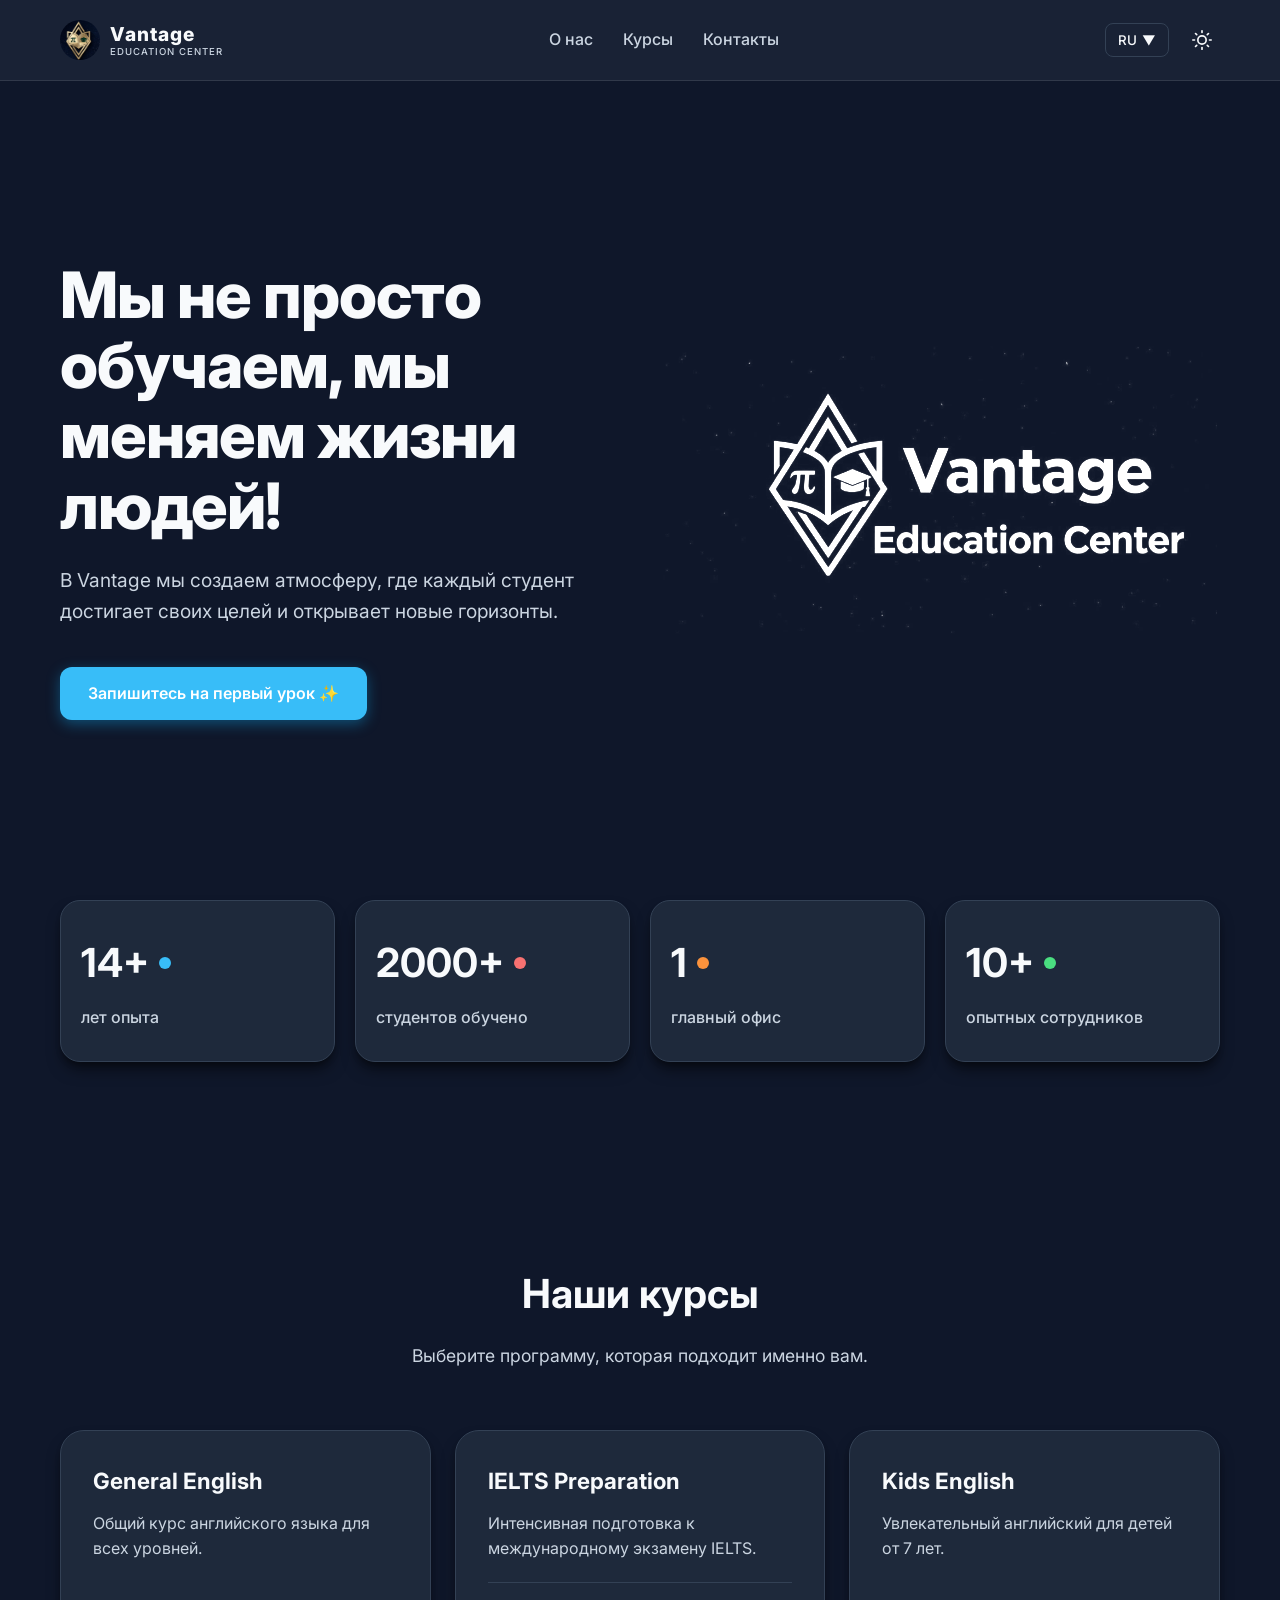
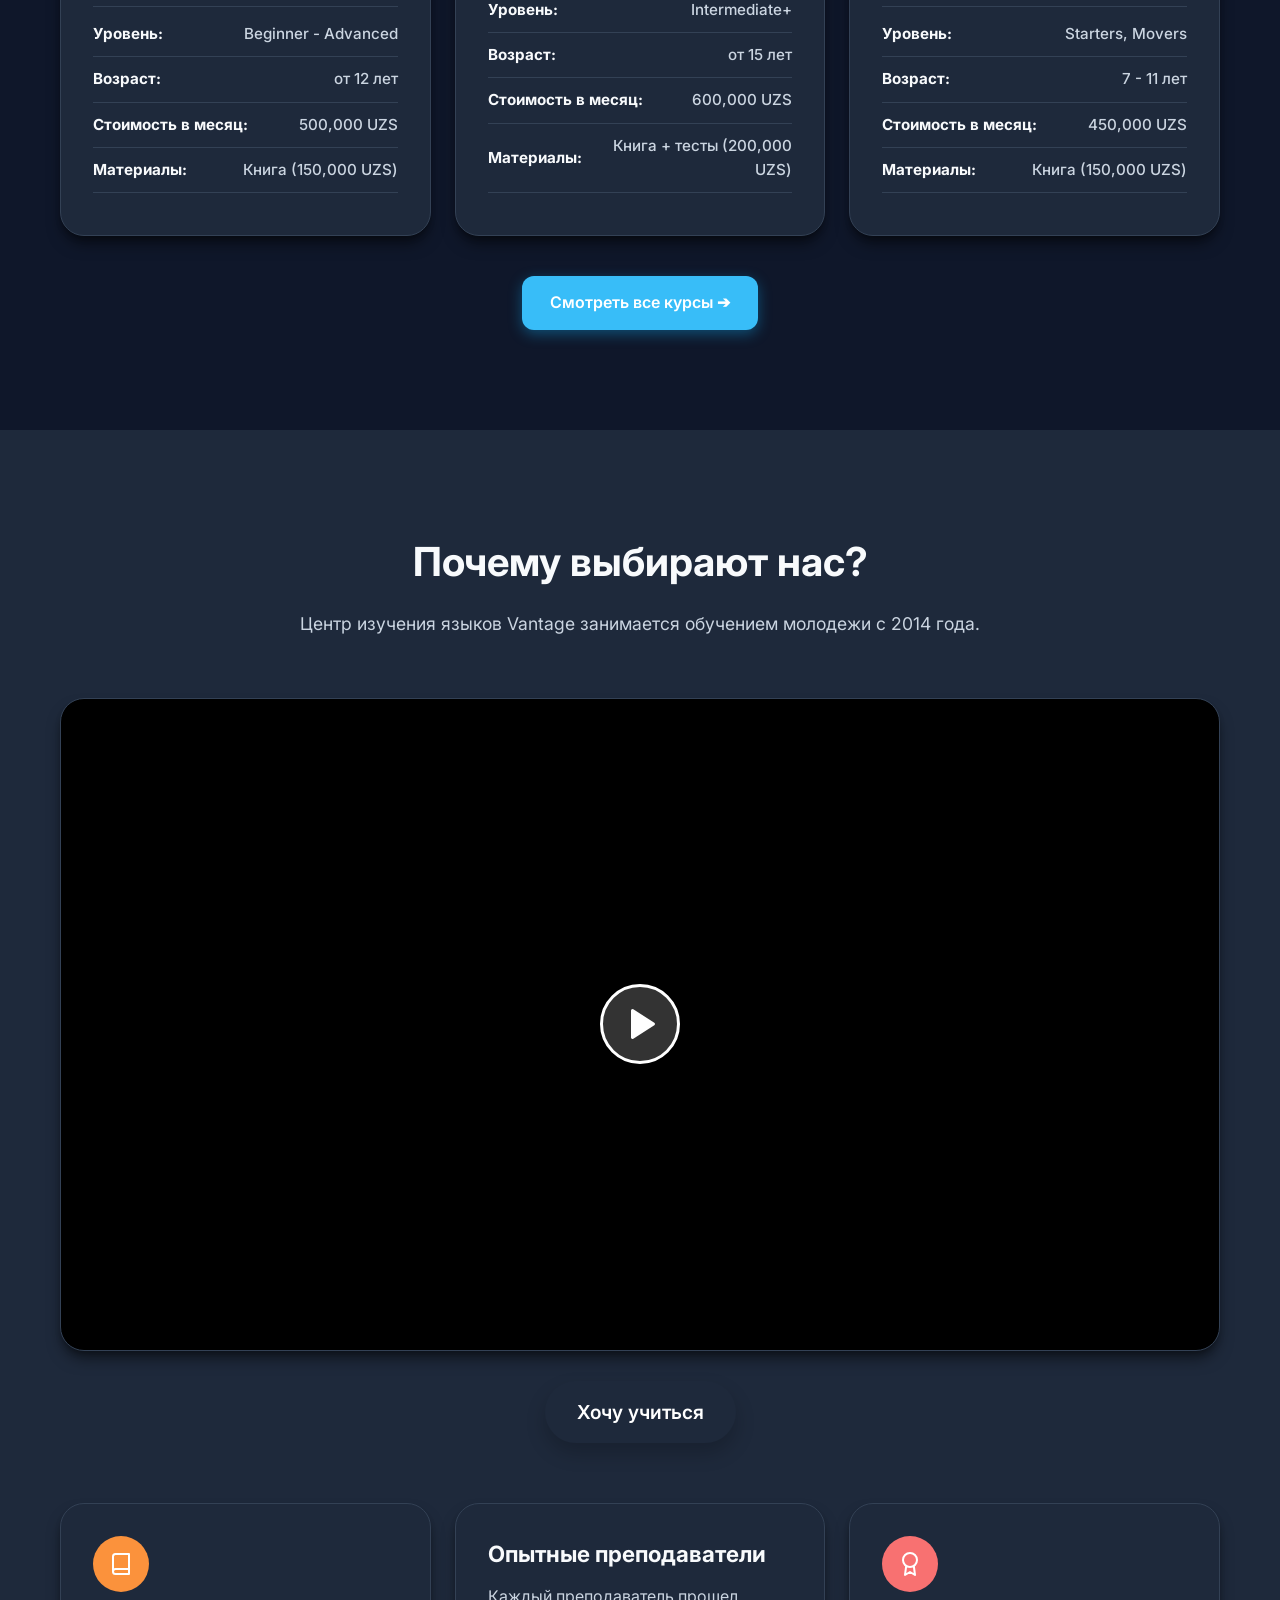
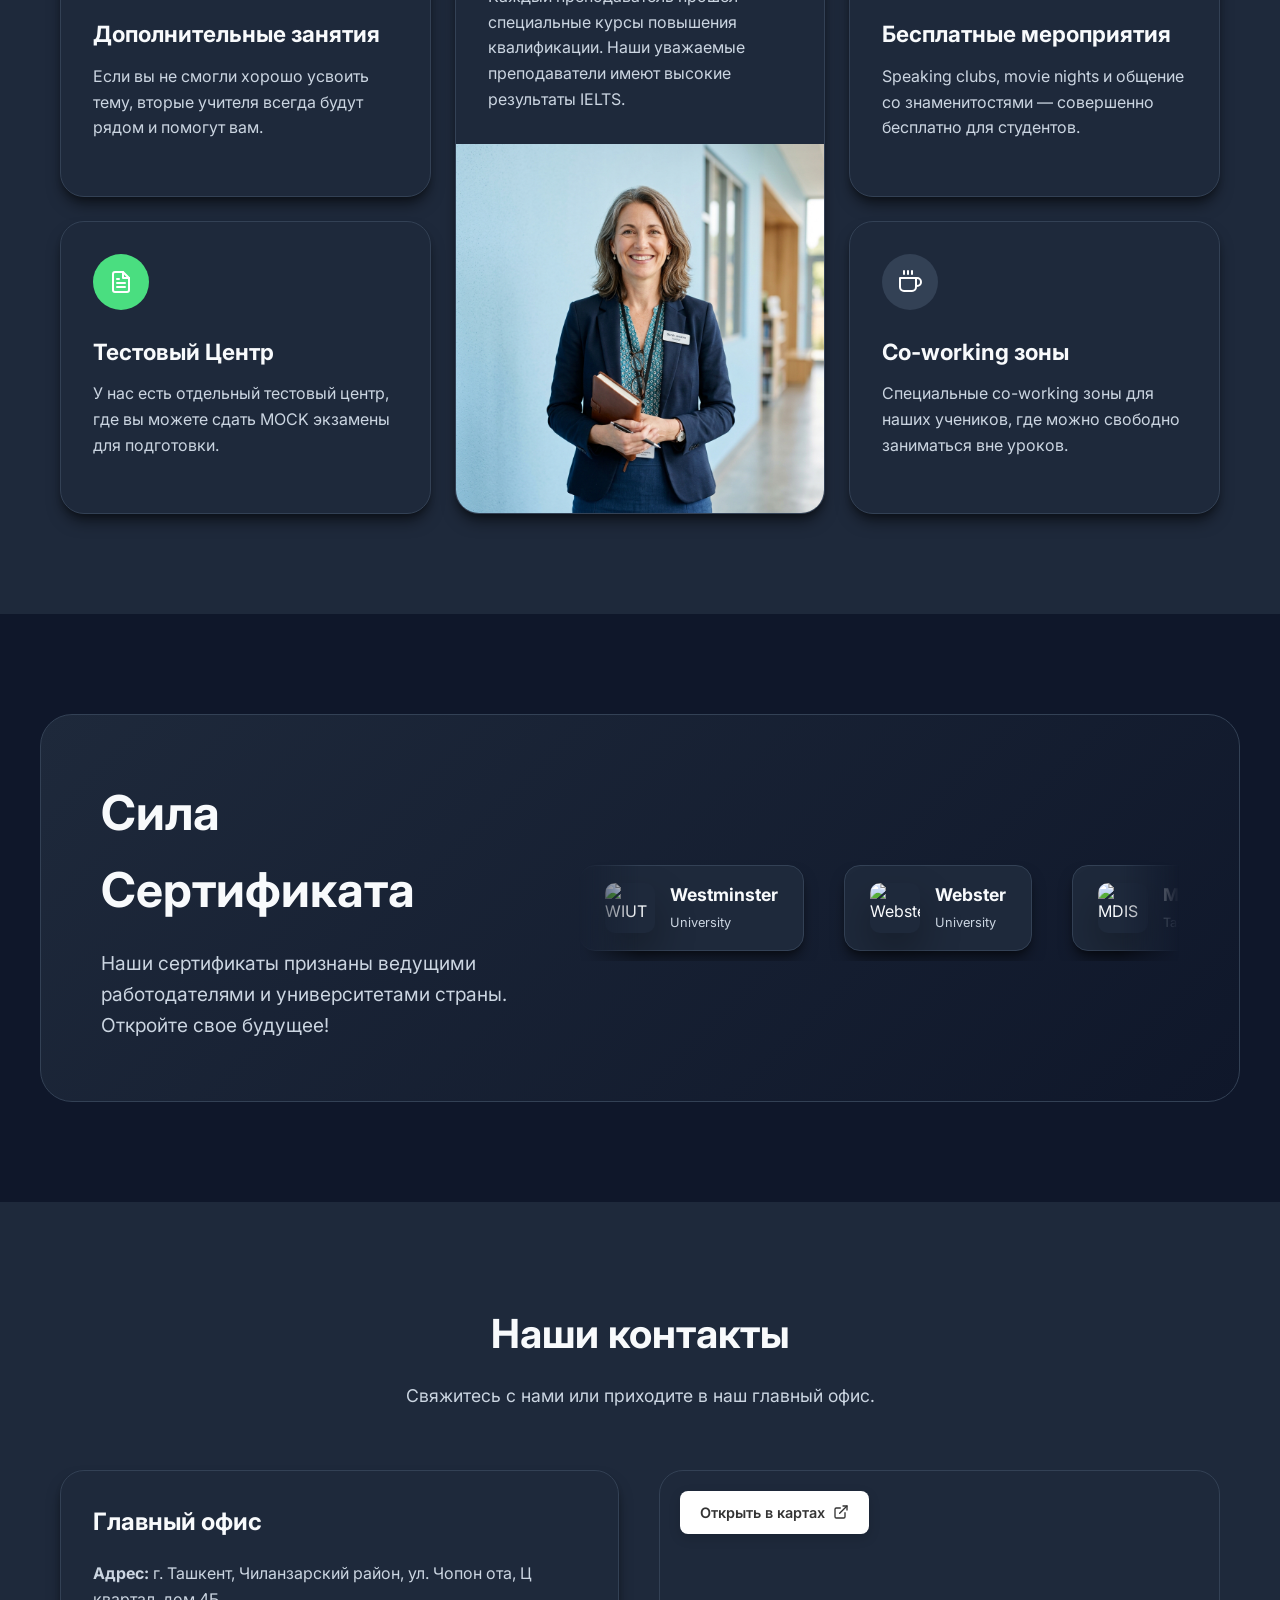
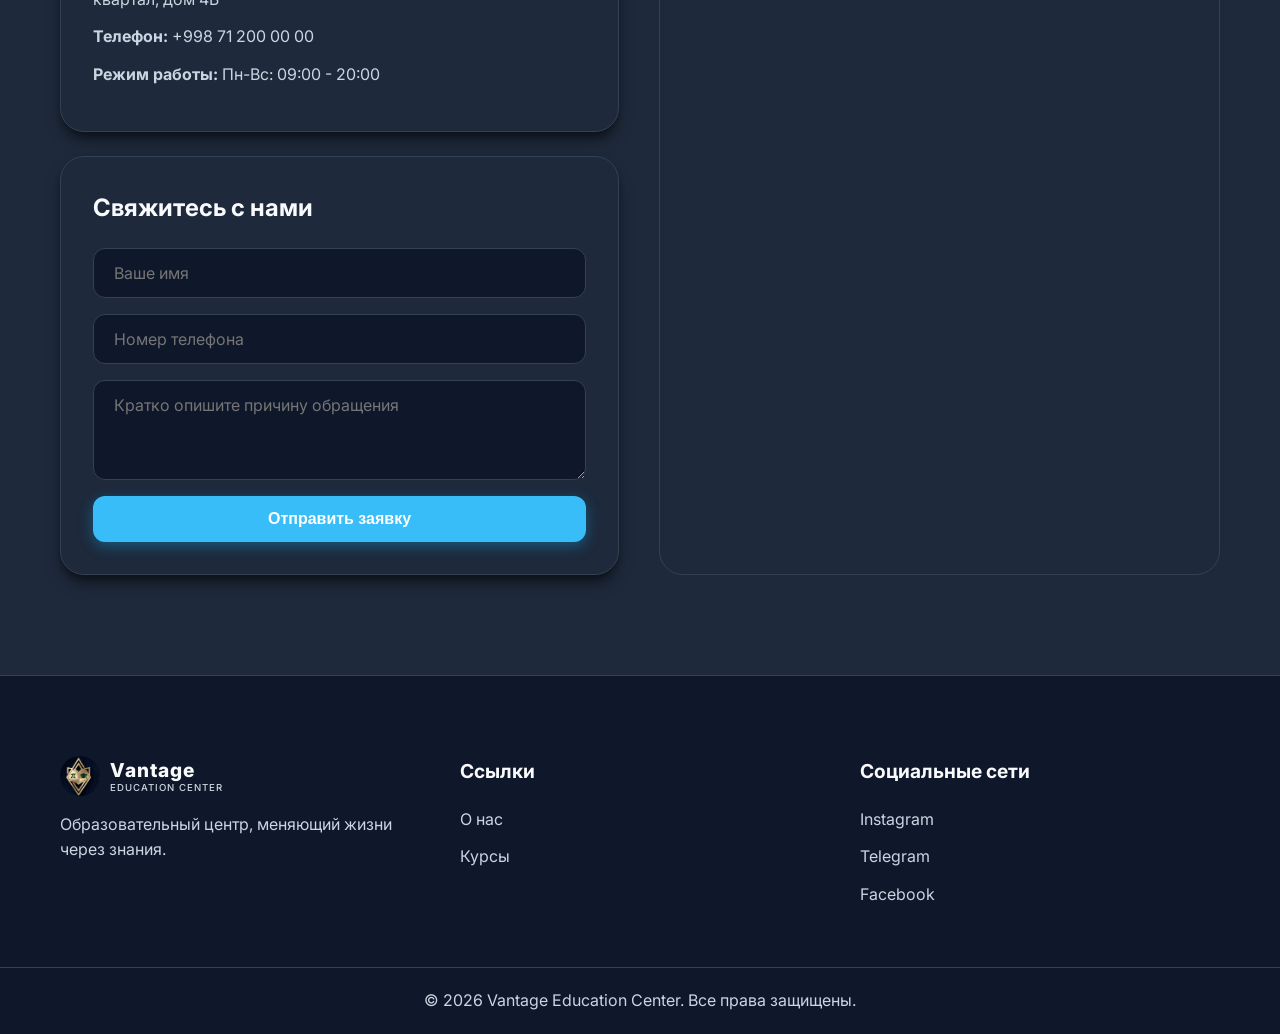
==== index.html @ 745f3d6e "Add files via upload" ====
<!DOCTYPE html>
<html lang="ru" data-theme="dark">
<head>
    <meta charset="UTF-8">
    <meta name="viewport" content="width=device-width, initial-scale=1.0">
    <title data-i18n="title">Vantage Education Center</title>
    <link rel="stylesheet" href="styles.css">
    <!-- Google Fonts -->
    <link rel="preconnect" href="https://fonts.googleapis.com">
    <link rel="preconnect" href="https://fonts.gstatic.com" crossorigin>
    <link href="https://fonts.googleapis.com/css2?family=Inter:wght@400;500;600;700;800&display=swap" rel="stylesheet">
</head>
<body>
    <!-- Navbar -->
    <nav class="navbar">
        <div class="container nav-container">
            <a href="index.html" class="logo">
                <img src="images/logo_gold_new.png" alt="Vantage" class="site-logo" style="width: 40px; height: 40px; border-radius: 50%; object-fit: cover;">
                <span style="display: flex; flex-direction: column; line-height: 1.2;">
                    <span style="font-weight: 800; font-size: 1.2rem; letter-spacing: 1px; color: var(--text-primary);">Vantage</span>
                    <span style="font-size: 0.6rem; font-weight: 500; letter-spacing: 1px; color: var(--text-secondary); text-transform: uppercase;">Education Center</span>
                </span>
            </a>
            
            <ul class="nav-links">
                <li><a href="index.html#about" data-i18n="nav_about">О нас</a></li>
                <li><a href="courses.html" data-i18n="nav_courses">Курсы</a></li>
                <li><a href="index.html#contacts" data-i18n="nav_contacts">Контакты</a></li>
            </ul>

            <div class="nav-controls">
                <!-- Language Selector -->
                <div class="lang-selector">
                    <button id="langBtn" class="lang-btn"><span id="currentLang">RU</span> <span class="arrow">▼</span></button>
                    <ul class="lang-dropdown" id="langDropdown">
                        <li data-lang="ru">Русский (RU)</li>
                        <li data-lang="en">English (EN)</li>
                        <li data-lang="uz">O'zbek (UZ)</li>
                    </ul>
                </div>
                
                <!-- Theme Toggle -->
                <button id="themeToggle" class="theme-btn" aria-label="Toggle Theme">
                    <svg class="sun-icon" xmlns="http://www.w3.org/2000/svg" width="20" height="20" viewBox="0 0 24 24" fill="none" stroke="currentColor" stroke-width="2" stroke-linecap="round" stroke-linejoin="round"><circle cx="12" cy="12" r="5"></circle><line x1="12" y1="1" x2="12" y2="3"></line><line x1="12" y1="21" x2="12" y2="23"></line><line x1="4.22" y1="4.22" x2="5.64" y2="5.64"></line><line x1="18.36" y1="18.36" x2="19.78" y2="19.78"></line><line x1="1" y1="12" x2="3" y2="12"></line><line x1="21" y1="12" x2="23" y2="12"></line><line x1="4.22" y1="19.78" x2="5.64" y2="18.36"></line><line x1="18.36" y1="5.64" x2="19.78" y2="4.22"></line></svg>
                    <svg class="moon-icon" xmlns="http://www.w3.org/2000/svg" width="20" height="20" viewBox="0 0 24 24" fill="none" stroke="currentColor" stroke-width="2" stroke-linecap="round" stroke-linejoin="round"><path d="M21 12.79A9 9 0 1 1 11.21 3 7 7 0 0 0 21 12.79z"></path></svg>
                </button>

                <!-- Mobile Menu Button -->
                <button class="mobile-menu-btn">
                    <svg xmlns="http://www.w3.org/2000/svg" width="24" height="24" viewBox="0 0 24 24" fill="none" stroke="currentColor" stroke-width="2" stroke-linecap="round" stroke-linejoin="round"><line x1="3" y1="12" x2="21" y2="12"></line><line x1="3" y1="6" x2="21" y2="6"></line><line x1="3" y1="18" x2="21" y2="18"></line></svg>
                </button>
            </div>
        </div>
    </nav>

    <!-- Mobile Navigation Overlay -->
    <div class="mobile-nav">
        <ul class="mobile-nav-links">
            <li><a href="index.html#about" data-i18n="nav_about">О нас</a></li>
            <li><a href="courses.html" data-i18n="nav_courses">Курсы</a></li>
            <li><a href="index.html#contacts" data-i18n="nav_contacts">Контакты</a></li>
        </ul>
    </div>

    <!-- Hero Section -->
    <section class="hero" id="home">
        <div class="container hero-container">
            <div class="hero-content">
                <h1 data-i18n="hero_title">Мы не просто обучаем, мы меняем жизни людей!</h1>
                <p data-i18n="hero_subtitle">В Vantage мы создаем атмосферу, где каждый студент достигает своих целей и открывает новые горизонты.</p>
                <a href="courses.html" class="btn btn-primary" data-i18n="hero_btn">Запишитесь на первый урок</a>
            </div>
            <div class="hero-image">
                <img src="images/vantage_logo_new.png" alt="Vantage Education" style="width: 100%; max-width: 650px; height: auto; mix-blend-mode: screen; filter: grayscale(1) invert(1) brightness(1.5); border: none; box-shadow: none; clip-path: inset(3px);" class="floating">
            </div>
        </div>
    </section>

    <!-- Stats Section -->
    <section class="stats container">
        <div class="stat-card">
            <h3 class="stat-number">14+<span class="dot blue"></span></h3>
            <p data-i18n="stat_years">лет опыта</p>
        </div>
        <div class="stat-card">
            <h3 class="stat-number">2000+<span class="dot red"></span></h3>
            <p data-i18n="stat_students">студентов обучено</p>
        </div>
        <div class="stat-card">
            <h3 class="stat-number">1<span class="dot orange"></span></h3>
            <p data-i18n="stat_branches">главный офис</p>
        </div>
        <div class="stat-card">
            <h3 class="stat-number">10+<span class="dot green"></span></h3>
            <p data-i18n="stat_staff">опытных сотрудников</p>
        </div>
    </section>

    <!-- Courses Section -->
    <section class="features" id="courses" style="background: var(--bg-primary);">
        <div class="container">
            <div class="section-header">
                <h2 data-i18n="courses_title">Наши курсы</h2>
                <p data-i18n="courses_subtitle">Выберите программу, которая подходит именно вам.</p>
            </div>
            <div class="features-grid">
                <div class="feature-card course-card">
                    <h3 data-i18n="course1_title">General English</h3>
                    <p class="course-desc" data-i18n="course1_desc">Общий курс английского языка для всех уровней.</p>
                    <ul class="course-details">
                        <li><strong data-i18n="c_level">Уровень:</strong> <span data-i18n="c1_level">Beginner - Advanced</span></li>
                        <li><strong data-i18n="c_age">Возраст:</strong> <span data-i18n="c1_age">от 12 лет</span></li>
                        <li><strong data-i18n="c_price">Стоимость в месяц:</strong> <span data-i18n="c1_price">500,000 UZS</span></li>
                        <li><strong data-i18n="c_mat">Материалы:</strong> <span data-i18n="c1_mat">Книга (150,000 UZS)</span></li>
                    </ul>
                </div>
                <div class="feature-card course-card">
                    <h3 data-i18n="course2_title">IELTS Preparation</h3>
                    <p class="course-desc" data-i18n="course2_desc">Интенсивная подготовка к международному экзамену IELTS.</p>
                    <ul class="course-details">
                        <li><strong data-i18n="c_level">Уровень:</strong> <span data-i18n="c2_level">Intermediate+</span></li>
                        <li><strong data-i18n="c_age">Возраст:</strong> <span data-i18n="c2_age">от 15 лет</span></li>
                        <li><strong data-i18n="c_price">Стоимость в месяц:</strong> <span data-i18n="c2_price">600,000 UZS</span></li>
                        <li><strong data-i18n="c_mat">Материалы:</strong> <span data-i18n="c2_mat">Книга + тесты (200,000 UZS)</span></li>
                    </ul>
                </div>
                <div class="feature-card course-card">
                    <h3 data-i18n="course3_title">Kids English</h3>
                    <p class="course-desc" data-i18n="course3_desc">Увлекательный английский для детей от 7 лет.</p>
                    <ul class="course-details">
                        <li><strong data-i18n="c_level">Уровень:</strong> <span data-i18n="c3_level">Starters, Movers</span></li>
                        <li><strong data-i18n="c_age">Возраст:</strong> <span data-i18n="c3_age">7 - 11 лет</span></li>
                        <li><strong data-i18n="c_price">Стоимость в месяц:</strong> <span data-i18n="c3_price">450,000 UZS</span></li>
                        <li><strong data-i18n="c_mat">Материалы:</strong> <span data-i18n="c3_mat">Книга (150,000 UZS)</span></li>
                    </ul>
                </div>
            </div>
            <div style="text-align: center; margin-top: 40px;">
                <a href="courses.html" class="btn btn-primary" data-i18n="view_all_courses">Смотреть все курсы ➔</a>
            </div>
        </div>
    </section>

    <!-- Why Choose Us -->
    <section class="features" id="about">
        <div class="container">
            <div class="section-header">
                <h2 data-i18n="features_title">Почему выбирают нас?</h2>
                <p data-i18n="features_subtitle">Центр изучения языков Vantage занимается обучением молодежи с 2014 года.</p>
            </div>
            
            <div class="about-video-container" id="videoWrapper" style="margin-bottom: 30px; border-radius: 24px; overflow: hidden; box-shadow: var(--card-shadow); border: 1px solid var(--border-color); background-color: #000; aspect-ratio: 16/9; display: flex; align-items: center; justify-content: center; position: relative; cursor: pointer;">
                <video id="aboutVideo" style="width: 100%; height: 100%; display: block; object-fit: contain;" poster="images/video-placeholder.jpg">
                    <source src="images/about.mp4" type="video/mp4">
                    Ваш браузер не поддерживает видео.
                </video>
                <div id="playBtn" style="position: absolute; width: 80px; height: 80px; background: rgba(255,255,255,0.2); backdrop-filter: blur(5px); border-radius: 50%; display: flex; align-items: center; justify-content: center; border: 3px solid white; transition: transform 0.3s, background 0.3s; z-index: 2;">
                    <svg xmlns="http://www.w3.org/2000/svg" width="36" height="36" viewBox="0 0 24 24" fill="white" stroke="white" stroke-width="2" stroke-linecap="round" stroke-linejoin="round" style="margin-left: 6px;"><polygon points="5 3 19 12 5 21 5 3"></polygon></svg>
                </div>
            </div>
            <div style="text-align: center; margin-bottom: 60px;">
                <a href="courses.html" class="btn btn-primary" style="font-size: 1.2rem; padding: 16px 32px; border-radius: 50px; background: linear-gradient(135deg, var(--accent-primary), var(--accent-secondary)); box-shadow: 0 10px 20px rgba(0,0,0,0.2); text-decoration: none; display: inline-block;">Хочу учиться</a>
            </div>
            
            <div class="features-grid">
                <!-- Feature 1 -->
                <div class="feature-card">
                    <div class="icon-wrapper bg-orange">
                        <svg xmlns="http://www.w3.org/2000/svg" width="24" height="24" viewBox="0 0 24 24" fill="none" stroke="currentColor" stroke-width="2" stroke-linecap="round" stroke-linejoin="round"><path d="M4 19.5A2.5 2.5 0 0 1 6.5 17H20"></path><path d="M6.5 2H20v20H6.5A2.5 2.5 0 0 1 4 19.5v-15A2.5 2.5 0 0 1 6.5 2z"></path></svg>
                    </div>
                    <h3 data-i18n="feature1_title">Дополнительные занятия</h3>
                    <p data-i18n="feature1_desc">Если вы не смогли хорошо усвоить тему, вторые учителя всегда будут рядом и помогут вам.</p>
                </div>

                <!-- Feature 2: Large Card -->
                <div class="feature-card large">
                    <div class="large-card-content">
                        <h3 data-i18n="feature2_title">Опытные преподаватели</h3>
                        <p data-i18n="feature2_desc">Каждый преподаватель прошел специальные курсы повышения квалификации. Наши уважаемые преподаватели имеют высокие результаты IELTS.</p>
                    </div>
                    <div class="large-card-img">
                        <img src="images/teacher.png" alt="Teachers">
                    </div>
                </div>

                <!-- Feature 3 -->
                <div class="feature-card">
                    <div class="icon-wrapper bg-red">
                        <svg xmlns="http://www.w3.org/2000/svg" width="24" height="24" viewBox="0 0 24 24" fill="none" stroke="currentColor" stroke-width="2" stroke-linecap="round" stroke-linejoin="round"><circle cx="12" cy="8" r="7"></circle><polyline points="8.21 13.89 7 23 12 20 17 23 15.79 13.88"></polyline></svg>
                    </div>
                    <h3 data-i18n="feature3_title">Бесплатные мероприятия</h3>
                    <p data-i18n="feature3_desc">Speaking clubs, movie nights и общение со знаменитостями — совершенно бесплатно для студентов.</p>
                </div>

                <!-- Feature 4 -->
                <div class="feature-card">
                    <div class="icon-wrapper bg-green">
                        <svg xmlns="http://www.w3.org/2000/svg" width="24" height="24" viewBox="0 0 24 24" fill="none" stroke="currentColor" stroke-width="2" stroke-linecap="round" stroke-linejoin="round"><path d="M14 2H6a2 2 0 0 0-2 2v16a2 2 0 0 0 2 2h12a2 2 0 0 0 2-2V8z"></path><polyline points="14 2 14 8 20 8"></polyline><line x1="16" y1="13" x2="8" y2="13"></line><line x1="16" y1="17" x2="8" y2="17"></line><polyline points="10 9 9 9 8 9"></polyline></svg>
                    </div>
                    <h3 data-i18n="feature4_title">Тестовый Центр</h3>
                    <p data-i18n="feature4_desc">У нас есть отдельный тестовый центр, где вы можете сдать MOCK экзамены для подготовки.</p>
                </div>

                <!-- Feature 5 -->
                <div class="feature-card">
                    <div class="icon-wrapper bg-dark">
                        <svg xmlns="http://www.w3.org/2000/svg" width="24" height="24" viewBox="0 0 24 24" fill="none" stroke="currentColor" stroke-width="2" stroke-linecap="round" stroke-linejoin="round"><path d="M18 8h1a4 4 0 0 1 0 8h-1"></path><path d="M2 8h16v9a4 4 0 0 1-4 4H6a4 4 0 0 1-4-4V8z"></path><line x1="6" y1="1" x2="6" y2="4"></line><line x1="10" y1="1" x2="10" y2="4"></line><line x1="14" y1="1" x2="14" y2="4"></line></svg>
                    </div>
                    <h3 data-i18n="feature5_title">Co-working зоны</h3>
                    <p data-i18n="feature5_desc">Специальные co-working зоны для наших учеников, где можно свободно заниматься вне уроков.</p>
                </div>
            </div>
        </div>
    </section>

    <!-- Certificate Promo Section -->
    <section class="certificate-promo">
        <div class="container promo-container">
            <div class="promo-content">
                <h2 data-i18n="promo_title">Сила Сертификата</h2>
                <p data-i18n="promo_subtitle">Наши сертификаты признаны ведущими работодателями и университетами страны. Откройте свое будущее!</p>
            </div>
            <div class="promo-image" style="width: 100%; max-width: 600px; padding: 0; display: flex; align-items: center;">
                <div class="carousel-container">
                    <div class="carousel-track">
                        <!-- Set 1 -->
                        <div class="uni-slide">
                            <img src="https://www.google.com/s2/favicons?domain=wiut.uz&sz=128" alt="WIUT">
                            <div style="text-align: left;">
                                <h4 style="margin: 0; font-size: 1.1rem; color: var(--text-primary);">Westminster</h4>
                                <span style="font-size: 0.8rem; color: var(--text-secondary);">University</span>
                            </div>
                        </div>
                        <div class="uni-slide">
                            <img src="https://www.google.com/s2/favicons?domain=webster.uz&sz=128" alt="Webster">
                            <div style="text-align: left;">
                                <h4 style="margin: 0; font-size: 1.1rem; color: var(--text-primary);">Webster</h4>
                                <span style="font-size: 0.8rem; color: var(--text-secondary);">University</span>
                            </div>
                        </div>
                        <div class="uni-slide">
                            <img src="https://www.google.com/s2/favicons?domain=mdis.uz&sz=128" alt="MDIS">
                            <div style="text-align: left;">
                                <h4 style="margin: 0; font-size: 1.1rem; color: var(--text-primary);">MDIS</h4>
                                <span style="font-size: 0.8rem; color: var(--text-secondary);">Tashkent</span>
                            </div>
                        </div>
                        <div class="uni-slide">
                            <img src="https://www.google.com/s2/favicons?domain=inha.uz&sz=128" alt="Inha">
                            <div style="text-align: left;">
                                <h4 style="margin: 0; font-size: 1.1rem; color: var(--text-primary);">Inha</h4>
                                <span style="font-size: 0.8rem; color: var(--text-secondary);">University</span>
                            </div>
                        </div>
                        <div class="uni-slide">
                            <img src="https://www.google.com/s2/favicons?domain=amity.uz&sz=128" alt="Amity">
                            <div style="text-align: left;">
                                <h4 style="margin: 0; font-size: 1.1rem; color: var(--text-primary);">Amity</h4>
                                <span style="font-size: 0.8rem; color: var(--text-secondary);">University</span>
                            </div>
                        </div>
                        <div class="uni-slide">
                            <img src="https://www.google.com/s2/favicons?domain=polito.uz&sz=128" alt="Turin">
                            <div style="text-align: left;">
                                <h4 style="margin: 0; font-size: 1.1rem; color: var(--text-primary);">Turin</h4>
                                <span style="font-size: 0.8rem; color: var(--text-secondary);">Polytechnic</span>
                            </div>
                        </div>

                        <!-- Set 2 (Duplicate for infinite loop) -->
                        <div class="uni-slide">
                            <img src="https://www.google.com/s2/favicons?domain=wiut.uz&sz=128" alt="WIUT">
                            <div style="text-align: left;">
                                <h4 style="margin: 0; font-size: 1.1rem; color: var(--text-primary);">Westminster</h4>
                                <span style="font-size: 0.8rem; color: var(--text-secondary);">University</span>
                            </div>
                        </div>
                        <div class="uni-slide">
                            <img src="https://www.google.com/s2/favicons?domain=webster.uz&sz=128" alt="Webster">
                            <div style="text-align: left;">
                                <h4 style="margin: 0; font-size: 1.1rem; color: var(--text-primary);">Webster</h4>
                                <span style="font-size: 0.8rem; color: var(--text-secondary);">University</span>
                            </div>
                        </div>
                        <div class="uni-slide">
                            <img src="https://www.google.com/s2/favicons?domain=mdis.uz&sz=128" alt="MDIS">
                            <div style="text-align: left;">
                                <h4 style="margin: 0; font-size: 1.1rem; color: var(--text-primary);">MDIS</h4>
                                <span style="font-size: 0.8rem; color: var(--text-secondary);">Tashkent</span>
                            </div>
                        </div>
                        <div class="uni-slide">
                            <img src="https://www.google.com/s2/favicons?domain=inha.uz&sz=128" alt="Inha">
                            <div style="text-align: left;">
                                <h4 style="margin: 0; font-size: 1.1rem; color: var(--text-primary);">Inha</h4>
                                <span style="font-size: 0.8rem; color: var(--text-secondary);">University</span>
                            </div>
                        </div>
                        <div class="uni-slide">
                            <img src="https://www.google.com/s2/favicons?domain=amity.uz&sz=128" alt="Amity">
                            <div style="text-align: left;">
                                <h4 style="margin: 0; font-size: 1.1rem; color: var(--text-primary);">Amity</h4>
                                <span style="font-size: 0.8rem; color: var(--text-secondary);">University</span>
                            </div>
                        </div>
                        <div class="uni-slide">
                            <img src="https://www.google.com/s2/favicons?domain=polito.uz&sz=128" alt="Turin">
                            <div style="text-align: left;">
                                <h4 style="margin: 0; font-size: 1.1rem; color: var(--text-primary);">Turin</h4>
                                <span style="font-size: 0.8rem; color: var(--text-secondary);">Polytechnic</span>
                            </div>
                        </div>
                    </div>
                </div>
            </div>
        </div>
    </section>

    <!-- Contacts Section -->
    <section class="contacts-section" id="contacts">
        <div class="container">
            <div class="section-header">
                <h2 data-i18n="contacts_title">Наши контакты</h2>
                <p data-i18n="contacts_subtitle">Свяжитесь с нами или приходите в наш главный офис.</p>
            </div>
            
            <div class="contacts-grid">
                <div class="contact-info">
                    <div class="contact-card">
                        <h3>Главный офис</h3>
                        <p><strong>Адрес:</strong> <span data-i18n="address_text">г. Ташкент, Чиланзарский район, ул. Чопон ота, Ц квартал, дом 4Б</span></p>
                        <p><strong>Телефон:</strong> +998 71 200 00 00</p>
                        <p><strong>Режим работы:</strong> Пн-Вс: 09:00 - 20:00</p>
                    </div>
                    <div class="contact-card">
                        <h3>Свяжитесь с нами</h3>
                        <form class="contact-form" id="telegramForm">
                            <input type="text" id="userName" placeholder="Ваше имя" data-i18n-placeholder="form_name" required>
                            <input type="tel" id="userPhone" placeholder="Номер телефона" data-i18n-placeholder="form_phone" required>
                            <textarea id="userProblem" placeholder="Кратко опишите причину обращения" data-i18n-placeholder="form_problem" required style="padding: 14px 20px; border-radius: 12px; border: 1px solid var(--border-color); background: var(--bg-primary); color: var(--text-primary); font-family: inherit; font-size: 1rem; outline: none; transition: border-color 0.3s; resize: vertical; min-height: 100px;"></textarea>
                            <button type="submit" class="btn btn-primary" id="submitBtn"><span data-i18n="form_btn">Отправить заявку</span></button>
                            <p id="formStatus" class="form-status" style="display: none;"></p>
                        </form>
                    </div>
                </div>
                <div class="map-container" style="position: relative;">
                    <a href="https://yandex.com/maps/?pt=69.208700,41.284129&z=17&l=map" target="_blank" class="map-link">
                        <span data-i18n="open_map">Открыть в картах</span>
                        <svg xmlns="http://www.w3.org/2000/svg" width="16" height="16" viewBox="0 0 24 24" fill="none" stroke="currentColor" stroke-width="2" stroke-linecap="round" stroke-linejoin="round"><path d="M18 13v6a2 2 0 0 1-2 2H5a2 2 0 0 1-2-2V8a2 2 0 0 1 2-2h6"></path><polyline points="15 3 21 3 21 9"></polyline><line x1="10" y1="14" x2="21" y2="3"></line></svg>
                    </a>
                    <!-- Yandex map -->
                    <iframe src="https://yandex.ru/map-widget/v1/?ll=69.208700%2C41.284129&z=17&pt=69.208700,41.284129,pm2rdm" width="100%" height="400px" style="border:0; border-radius: 20px; min-height: 400px;" allowfullscreen="true" loading="lazy"></iframe>
                </div>
            </div>
        </div>
    </section>

    <!-- Footer -->
    <footer class="footer">
        <div class="container footer-container">
            <div class="footer-col">
                <a href="index.html" class="logo" style="margin-bottom: 10px;">
                    <img src="images/logo_gold_new.png" alt="Vantage" class="site-logo" style="width: 40px; height: 40px; border-radius: 50%; object-fit: cover;">
                    <span style="display: flex; flex-direction: column; line-height: 1.2;">
                        <span style="font-weight: 800; font-size: 1.2rem; letter-spacing: 1px; color: var(--text-primary);">Vantage</span>
                        <span style="font-size: 0.6rem; font-weight: 500; letter-spacing: 1px; color: var(--text-secondary); text-transform: uppercase;">Education Center</span>
                    </span>
                </a>
                <p data-i18n="footer_desc">Образовательный центр, меняющий жизни через знания.</p>
            </div>
            <div class="footer-col">
                <h4 data-i18n="footer_links">Ссылки</h4>
                <ul>
                    <li><a href="index.html#about" data-i18n="nav_about">О нас</a></li>
                    <li><a href="courses.html" data-i18n="nav_courses">Курсы</a></li>
                </ul>
            </div>
            <div class="footer-col">
                <h4 data-i18n="footer_social">Социальные сети</h4>
                <div class="social-links">
                    <a href="https://www.instagram.com/vantage_education_center/" target="_blank">Instagram</a>
                    <a href="#">Telegram</a>
                    <a href="#">Facebook</a>
                </div>
            </div>
        </div>
        <div class="footer-bottom">
            <p>&copy; 2026 Vantage Education Center. <span data-i18n="footer_rights">Все права защищены.</span></p>
        </div>
    </footer>

    <script src="script.js"></script>

    <!-- Study Modal -->
    <div id="studyModal" class="modal-overlay" style="display: none; position: fixed; top: 0; left: 0; width: 100%; height: 100%; background: rgba(0,0,0,0.5); z-index: 1000; align-items: center; justify-content: center; backdrop-filter: blur(5px);">
        <div class="modal-content" style="background: var(--bg-primary); padding: 30px; border-radius: 20px; width: 90%; max-width: 500px; box-shadow: 0 25px 50px -12px rgba(0, 0, 0, 0.5); position: relative;">
            <button id="closeStudyModalBtn" style="position: absolute; top: 15px; right: 20px; background: none; border: none; font-size: 1.5rem; color: var(--text-secondary); cursor: pointer;">&times;</button>
            <h2 style="margin-top: 0; margin-bottom: 20px;">Хочу учиться</h2>
            <form id="studyForm" style="display: flex; flex-direction: column; gap: 15px;">
                
                <input type="text" id="studyName" placeholder="Ваше имя" required style="padding: 12px 15px; border-radius: 10px; border: 1px solid var(--border-color); background: var(--bg-secondary); color: var(--text-primary);">
                <input type="tel" id="studyPhone" placeholder="Номер телефона" required style="padding: 12px 15px; border-radius: 10px; border: 1px solid var(--border-color); background: var(--bg-secondary); color: var(--text-primary);">
                
                <input type="number" id="studyAge" placeholder="Сколько вам лет?" required style="padding: 12px 15px; border-radius: 10px; border: 1px solid var(--border-color); background: var(--bg-secondary); color: var(--text-primary);">
                
                <div style="display: flex; flex-direction: column; gap: 5px;">
                    <label style="font-weight: 500; font-size: 0.9rem;">Изучали ли вы язык ранее?</label>
                    <select id="studyBefore" style="padding: 12px 15px; border-radius: 10px; border: 1px solid var(--border-color); background: var(--bg-secondary); color: var(--text-primary); cursor: pointer;">
                        <option value="Да">Да, изучал(а)</option>
                        <option value="Нет">Нет, с нуля</option>
                    </select>
                </div>

                <div style="display: flex; flex-direction: column; gap: 5px;">
                    <label style="font-weight: 500; font-size: 0.9rem;">Имеются ли сертификаты (IELTS/CEFR)?</label>
                    <select id="studyCerts" style="padding: 12px 15px; border-radius: 10px; border: 1px solid var(--border-color); background: var(--bg-secondary); color: var(--text-primary); cursor: pointer;">
                        <option value="Нет">Нет</option>
                        <option value="Да">Да, имеются</option>
                    </select>
                </div>

                <div style="display: flex; flex-direction: column; gap: 8px;">
                    <label style="font-weight: 500; font-size: 0.9rem;">Выберите желаемый курс:</label>
                    <div style="display: flex; gap: 10px; flex-wrap: wrap;">
                        <label style="flex: 1; min-width: 120px; text-align: center; background: var(--bg-secondary); border: 1px solid var(--border-color); padding: 10px; border-radius: 10px; cursor: pointer; transition: 0.2s;">
                            <input type="radio" name="studyCourse" value="English" checked style="display: none;">
                            <span class="course-radio-btn">English</span>
                        </label>
                        <label style="flex: 1; min-width: 120px; text-align: center; background: var(--bg-secondary); border: 1px solid var(--border-color); padding: 10px; border-radius: 10px; cursor: pointer; transition: 0.2s;">
                            <input type="radio" name="studyCourse" value="Maths" style="display: none;">
                            <span class="course-radio-btn">Maths</span>
                        </label>
                        <label style="flex: 1; min-width: 120px; text-align: center; background: var(--bg-secondary); border: 1px solid var(--border-color); padding: 10px; border-radius: 10px; cursor: pointer; transition: 0.2s;">
                            <input type="radio" name="studyCourse" value="SAT" style="display: none;">
                            <span class="course-radio-btn">SAT</span>
                        </label>
                    </div>
                </div>

                <button type="submit" class="btn btn-primary" id="studySubmitBtn" style="margin-top: 10px; padding: 14px; font-size: 1.1rem;">Отправить</button>
                <p id="studyStatus" class="form-status" style="display: none; text-align: center; margin: 0;"></p>
            </form>
        </div>
    </div>
    
    <style>
        /* Custom radio button styles for modal */
        input[name="studyCourse"]:checked + .course-radio-btn {
            color: var(--accent-primary);
            font-weight: bold;
        }
        input[name="studyCourse"]:checked ~ label {
            border-color: var(--accent-primary);
            background: rgba(var(--accent-primary-rgb), 0.1);
        }
        label:has(input[name="studyCourse"]:checked) {
            border-color: var(--accent-primary) !important;
            box-shadow: 0 0 0 1px var(--accent-primary);
        }
    </style>
</body>
</html>
---- styles.css ----
/* --- CSS Variables & Theming --- */
:root {
    /* Light Theme */
    --bg-primary: #ffffff;
    --bg-secondary: #f4f7f6;
    --bg-card: #ffffff;
    --text-primary: #111827;
    --text-secondary: #4b5563;
    --accent-blue: #0ea5e9;
    --accent-orange: #f97316;
    --accent-red: #ef4444;
    --accent-green: #22c55e;
    --border-color: #e5e7eb;
    --card-shadow: 0 4px 6px -1px rgba(0, 0, 0, 0.1), 0 2px 4px -1px rgba(0, 0, 0, 0.06);
    --glass-bg: rgba(255, 255, 255, 0.8);
    --glass-border: rgba(255, 255, 255, 0.3);
}

[data-theme="dark"] {
    /* Dark Theme */
    --bg-primary: #0f172a;
    --bg-secondary: #1e293b;
    --bg-card: #1e293b;
    --text-primary: #f8fafc;
    --text-secondary: #cbd5e1;
    --accent-blue: #38bdf8;
    --accent-orange: #fb923c;
    --accent-red: #f87171;
    --accent-green: #4ade80;
    --border-color: #334155;
    --card-shadow: 0 10px 15px -3px rgba(0, 0, 0, 0.5), 0 4px 6px -2px rgba(0, 0, 0, 0.3);
    --glass-bg: rgba(30, 41, 59, 0.7);
    --glass-border: rgba(255, 255, 255, 0.1);
}

/* --- Base Reset & Typography --- */
* {
    margin: 0;
    padding: 0;
    box-sizing: border-box;
}

body {
    font-family: 'Inter', sans-serif;
    background-color: var(--bg-primary);
    color: var(--text-primary);
    line-height: 1.6;
    transition: background-color 0.3s ease, color 0.3s ease;
    overflow-x: hidden;
}

a {
    text-decoration: none;
    color: inherit;
}

ul {
    list-style: none;
}

.container {
    max-width: 1200px;
    margin: 0 auto;
    padding: 0 20px;
}

/* --- Navbar --- */
.navbar {
    position: fixed;
    top: 0;
    width: 100%;
    z-index: 1000;
    background: var(--glass-bg);
    backdrop-filter: blur(12px);
    border-bottom: 1px solid var(--glass-border);
    transition: all 0.3s ease;
}

.nav-container {
    display: flex;
    justify-content: space-between;
    align-items: center;
    height: 80px;
}

.logo {
    display: flex;
    align-items: center;
    gap: 10px;
    font-weight: 800;
    font-size: 1.2rem;
    letter-spacing: 1px;
}

.logo-icon {
    display: flex;
    align-items: center;
    justify-content: center;
    width: 40px;
    height: 40px;
    background: linear-gradient(135deg, var(--accent-blue), #8b5cf6);
    color: white;
    border-radius: 50%;
    font-size: 1.5rem;
    animation: pulse 2s infinite;
}

@keyframes pulse {
    0% { transform: scale(1); box-shadow: 0 0 0 0 rgba(14, 165, 233, 0.4); }
    70% { transform: scale(1.05); box-shadow: 0 0 0 10px rgba(14, 165, 233, 0); }
    100% { transform: scale(1); box-shadow: 0 0 0 0 rgba(14, 165, 233, 0); }
}

.site-logo {
    width: 100%;
    height: 100%;
    object-fit: cover;
}

.logo-sub {
    display: block;
    font-size: 0.6rem;
    font-weight: 500;
    letter-spacing: 2px;
    color: var(--text-secondary);
}

.nav-links {
    display: flex;
    gap: 30px;
}

.nav-links a {
    font-weight: 500;
    color: var(--text-secondary);
    transition: color 0.2s;
}

.nav-links a:hover {
    color: var(--text-primary);
}

.nav-controls {
    display: flex;
    align-items: center;
    gap: 15px;
}

/* Language Selector */
.lang-selector {
    position: relative;
}

.lang-btn {
    background: transparent;
    border: 1px solid var(--border-color);
    color: var(--text-primary);
    padding: 8px 12px;
    border-radius: 8px;
    cursor: pointer;
    font-family: inherit;
    font-weight: 500;
    display: flex;
    align-items: center;
    gap: 5px;
    transition: all 0.2s;
}

.lang-btn:hover {
    border-color: var(--accent-blue);
}

.lang-dropdown {
    position: absolute;
    top: 100%;
    right: 0;
    margin-top: 8px;
    background: var(--bg-card);
    border: 1px solid var(--border-color);
    border-radius: 8px;
    box-shadow: var(--card-shadow);
    padding: 8px 0;
    min-width: 150px;
    opacity: 0;
    visibility: hidden;
    transform: translateY(-10px);
    transition: all 0.2s;
}

.lang-dropdown.active {
    opacity: 1;
    visibility: visible;
    transform: translateY(0);
}

.lang-dropdown li {
    padding: 10px 20px;
    cursor: pointer;
    transition: background 0.2s;
}

.lang-dropdown li:hover {
    background: var(--bg-secondary);
    color: var(--accent-blue);
}

/* Theme Toggle */
.theme-btn {
    background: transparent;
    border: none;
    color: var(--text-primary);
    cursor: pointer;
    padding: 8px;
    border-radius: 50%;
    display: flex;
    align-items: center;
    justify-content: center;
    transition: background 0.2s;
}

.theme-btn:hover {
    background: var(--bg-secondary);
}

[data-theme="dark"] .sun-icon { display: block; }
[data-theme="dark"] .moon-icon { display: none; }
[data-theme="light"] .sun-icon { display: none; }
[data-theme="light"] .moon-icon { display: block; }

/* Mobile Menu */
.mobile-menu-btn {
    display: none;
    background: transparent;
    border: none;
    color: var(--text-primary);
    cursor: pointer;
}

.mobile-nav {
    position: fixed;
    top: 80px;
    left: 0;
    width: 100%;
    background: var(--bg-card);
    border-bottom: 1px solid var(--border-color);
    padding: 20px;
    transform: translateY(-100%);
    opacity: 0;
    transition: all 0.3s ease;
    z-index: 999;
    visibility: hidden;
}

.mobile-nav.active {
    transform: translateY(0);
    opacity: 1;
    visibility: visible;
}

.mobile-nav-links {
    display: flex;
    flex-direction: column;
    gap: 20px;
    text-align: center;
}

.mobile-nav-links a {
    font-size: 1.2rem;
    font-weight: 500;
}

/* --- Buttons --- */
.btn {
    display: inline-block;
    padding: 14px 28px;
    border-radius: 12px;
    font-weight: 600;
    font-size: 1rem;
    text-align: center;
    cursor: pointer;
    transition: transform 0.2s, box-shadow 0.2s;
    border: none;
}

.btn-primary {
    background: var(--accent-blue);
    color: white;
    box-shadow: 0 4px 14px rgba(14, 165, 233, 0.4);
}

.btn-primary:hover {
    transform: translateY(-2px);
    box-shadow: 0 6px 20px rgba(14, 165, 233, 0.6);
}

.sparkle {
    margin-left: 8px;
}

/* --- Hero Section --- */
.hero {
    padding: 160px 0 80px;
    min-height: 100vh;
    display: flex;
    align-items: center;
}

.hero-container {
    display: flex;
    align-items: center;
    justify-content: space-between;
    gap: 40px;
}

.hero-content {
    flex: 1;
    max-width: 600px;
}

.hero h1 {
    font-size: 4rem;
    line-height: 1.1;
    margin-bottom: 24px;
    font-weight: 800;
    letter-spacing: -1px;
}

.hero p {
    font-size: 1.2rem;
    color: var(--text-secondary);
    margin-bottom: 40px;
}

.hero-image {
    flex: 1;
    display: flex;
    justify-content: flex-end;
}

.hero-image img {
    max-width: 100%;
    border-radius: 24px;
    box-shadow: 0 25px 50px -12px rgba(0, 0, 0, 0.5);
    border: 1px solid var(--border-color);
}

.floating {
    animation: float 6s ease-in-out infinite;
}

@keyframes float {
    0% { transform: translateY(0px); }
    50% { transform: translateY(-20px); }
    100% { transform: translateY(0px); }
}

/* --- Stats Section --- */
.stats {
    display: flex;
    gap: 20px;
    margin-bottom: 100px;
}

.stat-card {
    flex: 1;
    background: var(--bg-card);
    padding: 30px 20px;
    border-radius: 20px;
    border: 1px solid var(--border-color);
    box-shadow: var(--card-shadow);
}

.stat-number {
    font-size: 2.5rem;
    font-weight: 700;
    display: flex;
    align-items: center;
    gap: 10px;
    margin-bottom: 10px;
}

.dot {
    width: 12px;
    height: 12px;
    border-radius: 50%;
    display: inline-block;
}

.blue { background-color: var(--accent-blue); }
.red { background-color: var(--accent-red); }
.orange { background-color: var(--accent-orange); }
.green { background-color: var(--accent-green); }

.stat-card p {
    color: var(--text-secondary);
    font-weight: 500;
}

/* --- Features Section --- */
.features {
    padding: 100px 0;
    background: var(--bg-secondary);
}

.section-header {
    text-align: center;
    max-width: 700px;
    margin: 0 auto 60px;
}

.section-header h2 {
    font-size: 2.5rem;
    margin-bottom: 16px;
}

.section-header p {
    color: var(--text-secondary);
    font-size: 1.1rem;
}

.features-grid {
    display: grid;
    grid-template-columns: repeat(3, 1fr);
    gap: 24px;
}

.feature-card {
    background: var(--bg-card);
    border: 1px solid var(--border-color);
    border-radius: 24px;
    padding: 32px;
    transition: transform 0.3s, box-shadow 0.3s;
    box-shadow: var(--card-shadow);
    display: flex;
    flex-direction: column;
}

.feature-card:hover {
    transform: translateY(-5px);
    box-shadow: 0 15px 30px rgba(0,0,0,0.1);
}

.course-card .course-desc {
    margin-bottom: 20px;
    flex-grow: 1;
}

.course-details {
    list-style: none;
    border-top: 1px solid var(--border-color);
    padding-top: 15px;
    margin-top: auto;
}

.course-details li {
    margin-bottom: 8px;
    font-size: 0.95rem;
    display: flex;
    justify-content: space-between;
    align-items: center;
}

.course-details li strong {
    color: var(--text-primary);
}

.course-details li span {
    color: var(--text-secondary);
    font-weight: 500;
}

.icon-wrapper {
    width: 56px;
    height: 56px;
    border-radius: 50%;
    display: flex;
    align-items: center;
    justify-content: center;
    margin-bottom: 24px;
    color: white;
}

.bg-orange { background: var(--accent-orange); }
.bg-red { background: var(--accent-red); }
.bg-green { background: var(--accent-green); }
.bg-dark { background: #334155; }

.feature-card h3 {
    font-size: 1.4rem;
    margin-bottom: 12px;
}

.feature-card p {
    color: var(--text-secondary);
}

.feature-card.large {
    grid-column: span 1;
    grid-row: span 2;
    padding: 0;
    overflow: hidden;
    display: flex;
    flex-direction: column;
}

.large-card-content {
    padding: 32px;
}

.large-card-img {
    flex: 1;
    background: var(--accent-blue);
    display: flex;
    align-items: flex-end;
    justify-content: center;
    overflow: hidden;
}

.large-card-img img {
    width: 100%;
    height: 100%;
    object-fit: cover;
}

/* --- Certificate Promo --- */
.certificate-promo {
    padding: 100px 0;
}

.promo-container {
    background: linear-gradient(135deg, #1e293b, #0f172a);
    border-radius: 32px;
    padding: 60px;
    display: flex;
    align-items: center;
    justify-content: space-between;
    gap: 60px;
    position: relative;
    overflow: hidden;
    border: 1px solid var(--border-color);
}

[data-theme="light"] .promo-container {
    background: linear-gradient(135deg, #f8fafc, #e2e8f0);
}

.promo-content {
    flex: 1;
    z-index: 1;
}

.promo-content h2 {
    font-size: 3rem;
    margin-bottom: 20px;
}

.promo-content p {
    font-size: 1.2rem;
    color: var(--text-secondary);
}

.promo-image {
    flex: 1;
    z-index: 1;
}

.promo-image img {
    width: 100%;
    max-width: 400px;
    border-radius: 16px;
    box-shadow: 0 20px 40px rgba(0,0,0,0.3);
    transform: rotate(5deg);
    transition: transform 0.5s;
}

.promo-image img:hover {
    transform: rotate(0deg) scale(1.05);
}

@keyframes scroll-carousel {
    0% { transform: translateX(0); }
    100% { transform: translateX(calc(-50% - 20px)); }
}

.carousel-container {
    overflow: hidden;
    position: relative;
    width: 100%;
    padding: 10px 0;
    mask-image: linear-gradient(to right, transparent, black 10%, black 90%, transparent);
    -webkit-mask-image: linear-gradient(to right, transparent, black 10%, black 90%, transparent);
}

.carousel-track {
    display: flex;
    gap: 40px;
    width: max-content;
    animation: scroll-carousel 25s linear infinite;
}

.carousel-track:hover {
    animation-play-state: paused;
}

.uni-slide {
    display: flex;
    align-items: center;
    gap: 15px;
    padding: 15px 25px;
    background: var(--bg-card);
    border: 1px solid var(--border-color);
    border-radius: 16px;
    box-shadow: var(--card-shadow);
    transition: transform 0.2s, box-shadow 0.2s;
}

.uni-slide:hover {
    transform: translateY(-5px);
    box-shadow: 0 10px 20px rgba(0,0,0,0.4);
}

.uni-slide img {
    width: 50px;
    height: 50px;
    object-fit: contain;
    border-radius: 10px;
    background: transparent;
    padding: 0;
    transform: none;
}

.uni-slide img:hover {
    transform: none;
}

/* --- Contacts Section --- */
.contacts-section {
    padding: 100px 0;
    background: var(--bg-secondary);
}

.contacts-grid {
    display: flex;
    gap: 40px;
}

.contact-info {
    flex: 1;
    display: flex;
    flex-direction: column;
    gap: 24px;
}

.contact-card {
    background: var(--bg-card);
    padding: 32px;
    border-radius: 24px;
    border: 1px solid var(--border-color);
    box-shadow: var(--card-shadow);
}

.contact-card h3 {
    margin-bottom: 20px;
    font-size: 1.5rem;
}

.contact-card p {
    margin-bottom: 12px;
    color: var(--text-secondary);
}

.contact-form {
    display: flex;
    flex-direction: column;
    gap: 16px;
}

.contact-form input {
    padding: 14px 20px;
    border-radius: 12px;
    border: 1px solid var(--border-color);
    background: var(--bg-primary);
    color: var(--text-primary);
    font-family: inherit;
    font-size: 1rem;
    outline: none;
    transition: border-color 0.3s;
}

.contact-form input:focus {
    border-color: var(--accent-blue);
}

.map-container {
    flex: 1;
    min-height: 400px;
    border-radius: 24px;
    overflow: hidden;
    border: 1px solid var(--border-color);
}

.map-link {
    position: absolute;
    top: 20px;
    left: 20px;
    background: white;
    color: #333;
    padding: 10px 20px;
    border-radius: 8px;
    text-decoration: none;
    font-weight: 600;
    font-size: 0.9rem;
    display: flex;
    align-items: center;
    gap: 8px;
    box-shadow: 0 4px 12px rgba(0,0,0,0.15);
    z-index: 10;
    transition: all 0.3s ease;
}

.map-link:hover {
    transform: translateY(-2px);
    box-shadow: 0 6px 16px rgba(0,0,0,0.2);
}

.form-status {
    margin-top: 15px;
    font-size: 0.9rem;
    text-align: center;
    font-weight: 500;
    padding: 10px;
    border-radius: 8px;
}

.form-status.success {
    background: rgba(16, 185, 129, 0.1);
    color: #10b981;
}

.form-status.error {
    background: rgba(239, 68, 68, 0.1);
    color: #ef4444;
}

/* --- Footer --- */
.footer {
    background: var(--bg-primary);
    padding: 80px 0 20px;
    border-top: 1px solid var(--border-color);
}

.course-details li {
    display: flex;
    justify-content: space-between;
    margin-bottom: 10px;
    padding-bottom: 10px;
    border-bottom: 1px solid var(--border-color);
    align-items: center;
}

.course-details li span {
    text-align: right;
    max-width: 60%;
    word-break: break-word;
}

.footer-container {
    display: flex;
    justify-content: space-between;
    gap: 40px;
    margin-bottom: 60px;
}

.footer-col {
    flex: 1;
}

.footer-col p {
    color: var(--text-secondary);
    margin-top: 16px;
}

.footer-col h4 {
    margin-bottom: 20px;
    font-size: 1.2rem;
}

.footer-col ul {
    display: flex;
    flex-direction: column;
    gap: 12px;
}

.footer-col ul a {
    color: var(--text-secondary);
    transition: color 0.2s;
}

.footer-col ul a:hover {
    color: var(--accent-blue);
}

.social-links {
    display: flex;
    flex-direction: column;
    gap: 12px;
}

.social-links a {
    color: var(--text-secondary);
    transition: color 0.2s;
}

.social-links a:hover {
    color: var(--accent-blue);
}

.footer-bottom {
    text-align: center;
    padding-top: 20px;
    border-top: 1px solid var(--border-color);
    color: var(--text-secondary);
}

/* --- Responsive Design --- */
@media (max-width: 1024px) {
    .hero h1 { font-size: 3rem; }
    .features-grid { grid-template-columns: repeat(2, 1fr); }
    .feature-card.large { grid-column: span 1; grid-row: span 1; }
}

@media (max-width: 768px) {
    .nav-links { display: none; }
    .mobile-menu-btn { display: block; }
    .hero-container { flex-direction: column; text-align: center; padding-top: 40px; }
    .hero-image { justify-content: center; margin-top: 40px; }
    .stats { flex-direction: column; }
    .features-grid { grid-template-columns: 1fr; }
    .promo-container { flex-direction: column; text-align: center; }
    .contacts-grid { flex-direction: column; }
    .footer-container { flex-direction: column; text-align: center; }
    .logo { justify-content: center; }
}
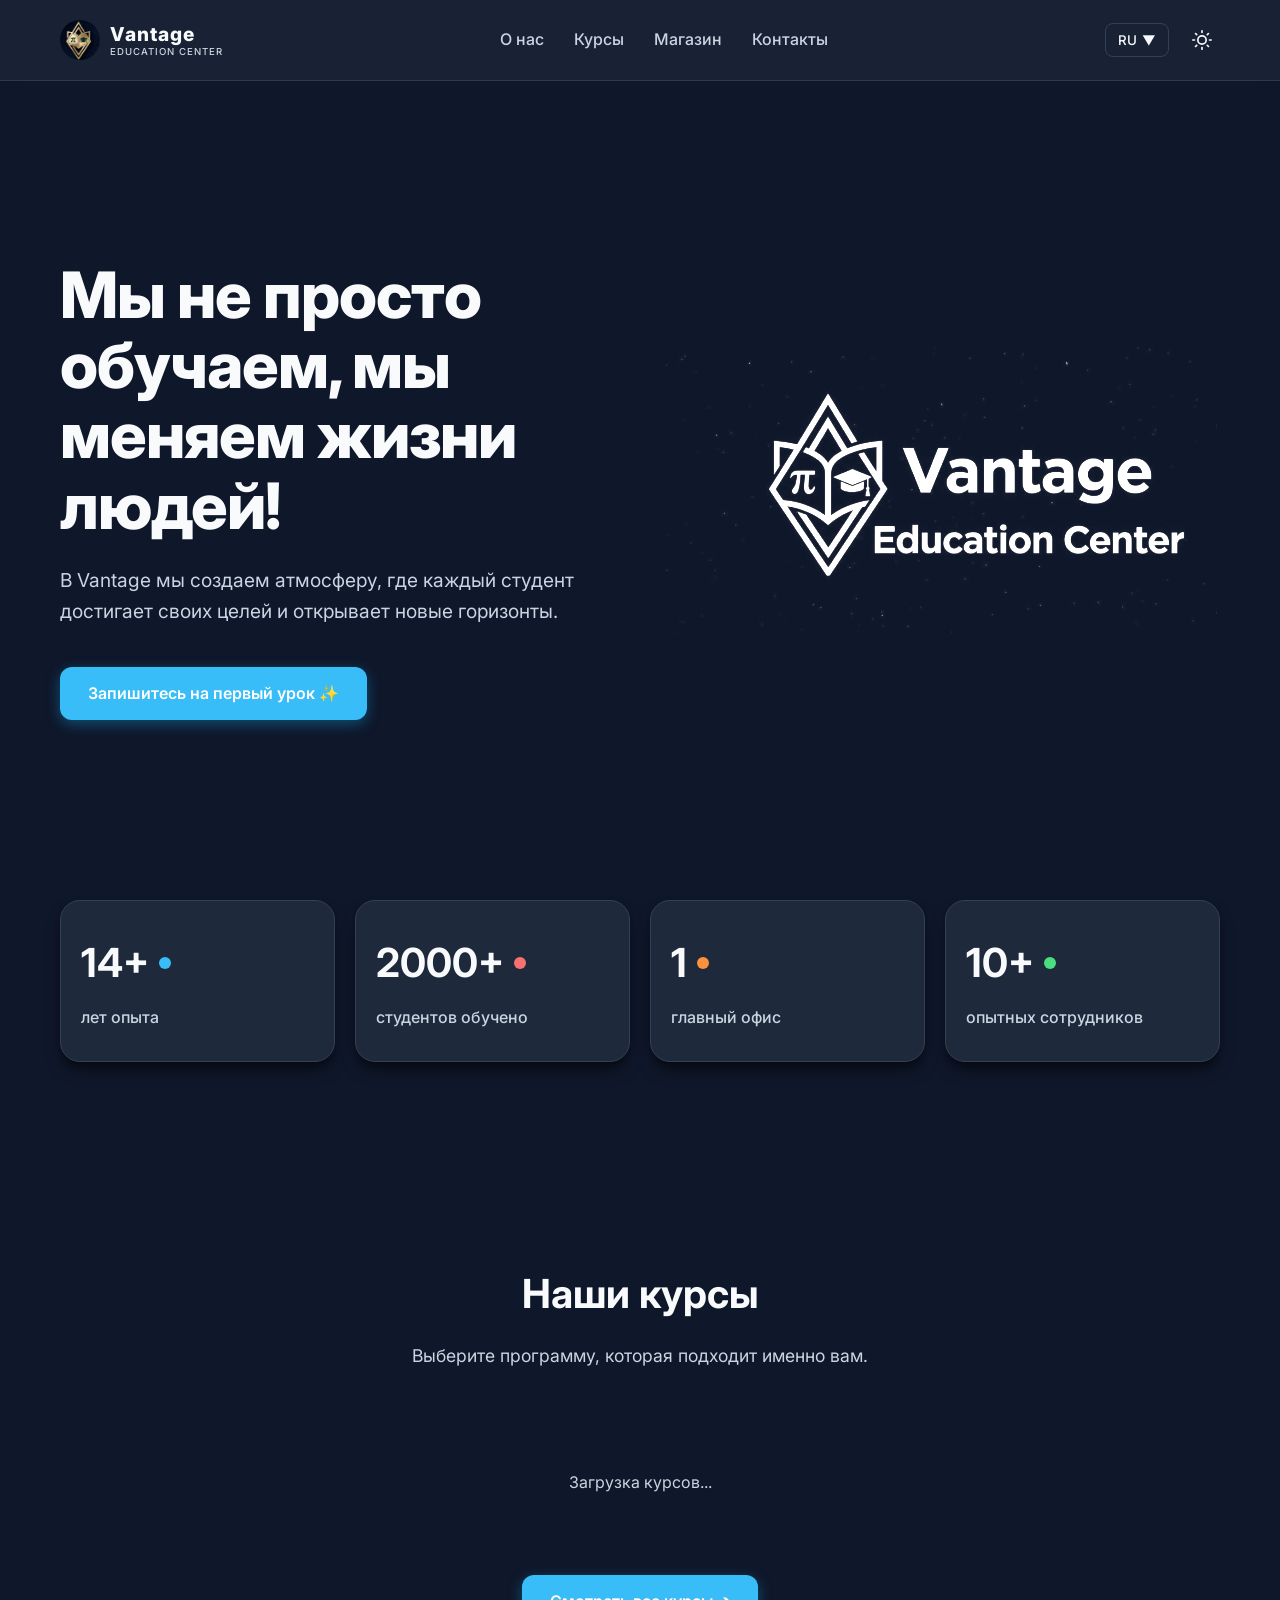
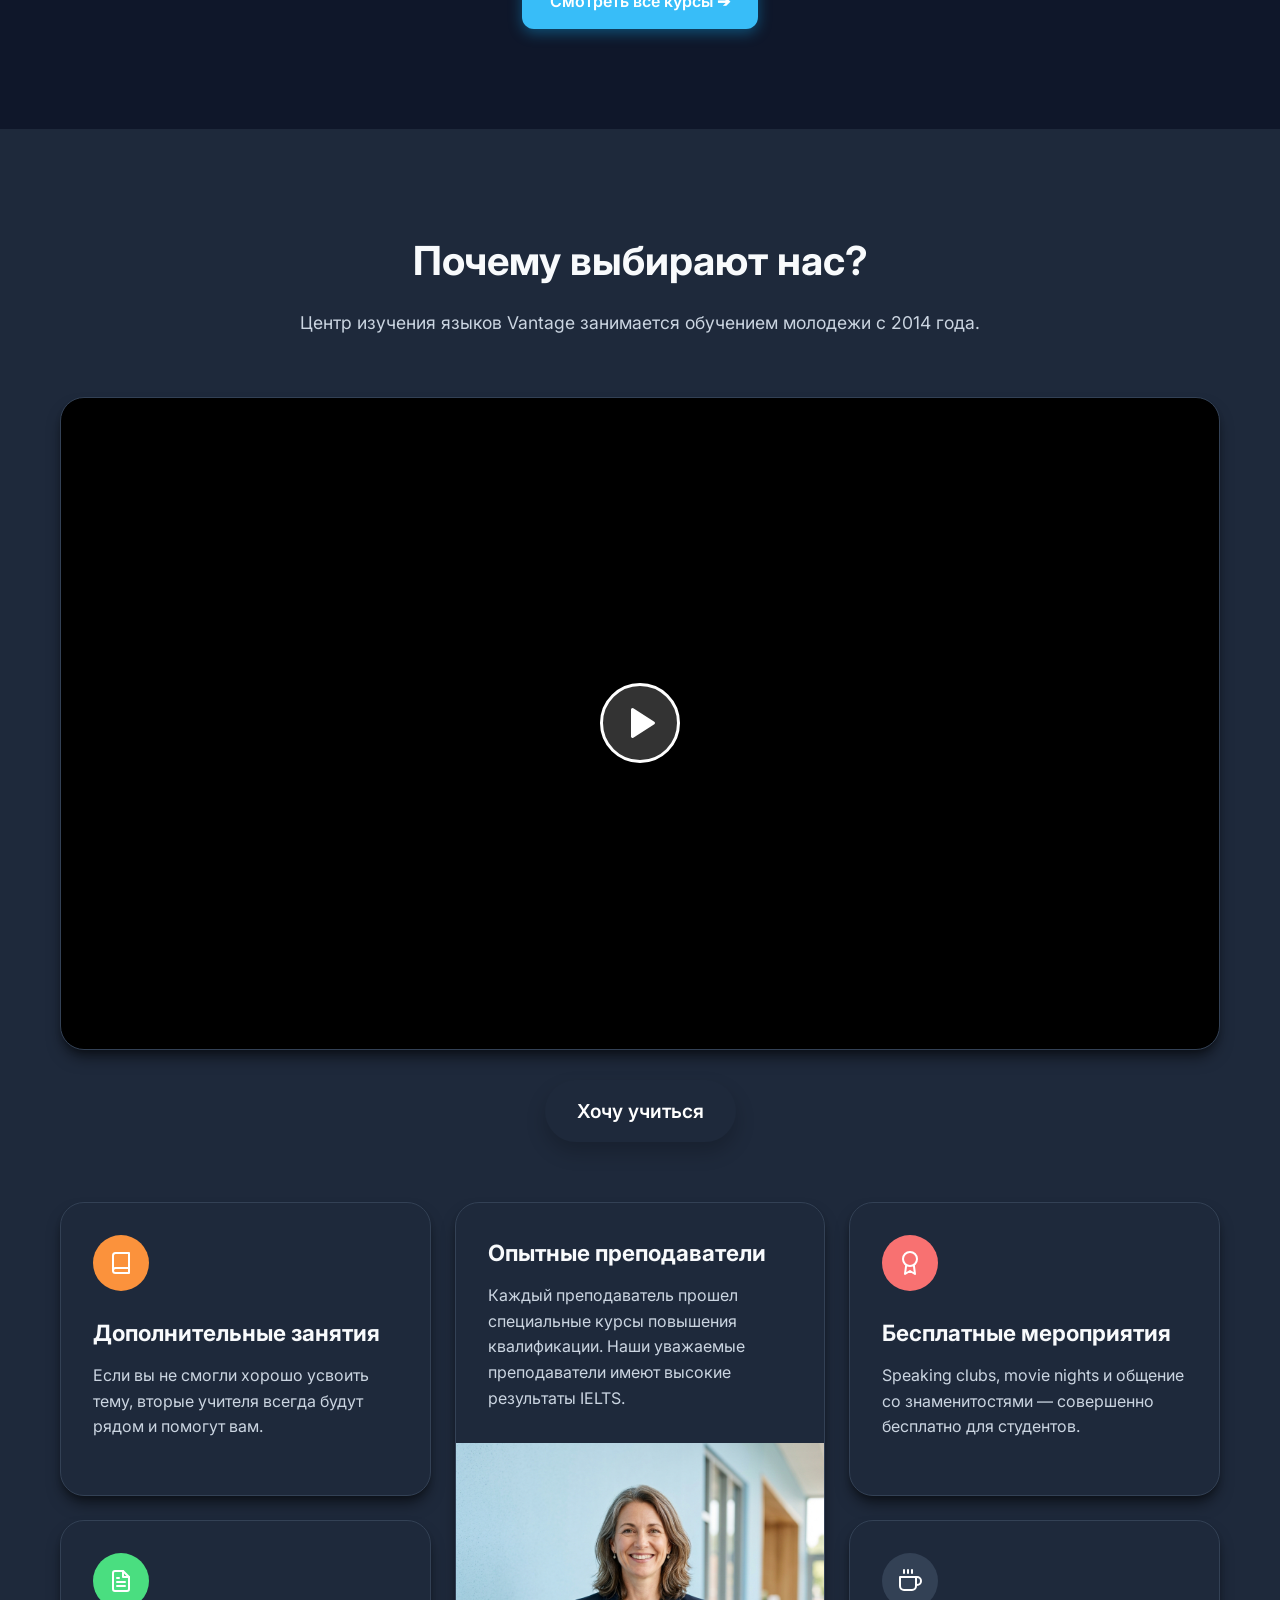
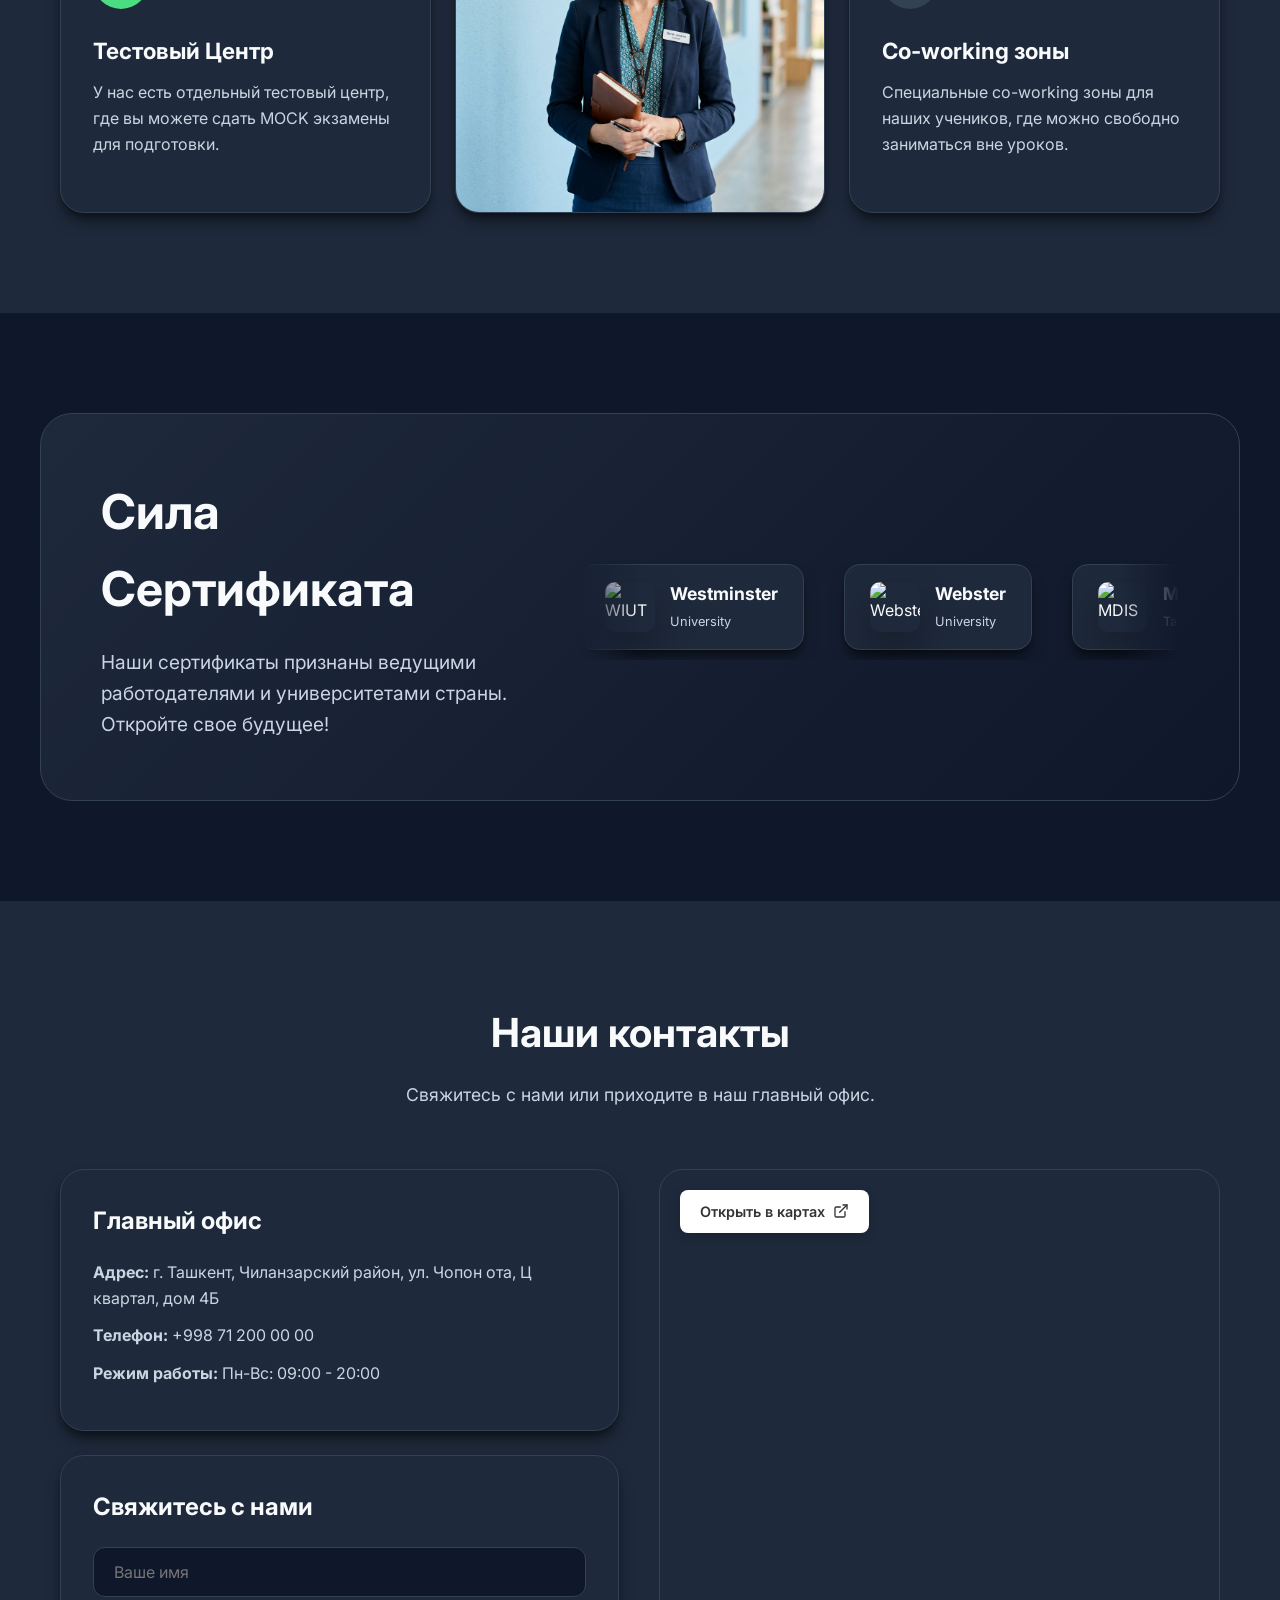
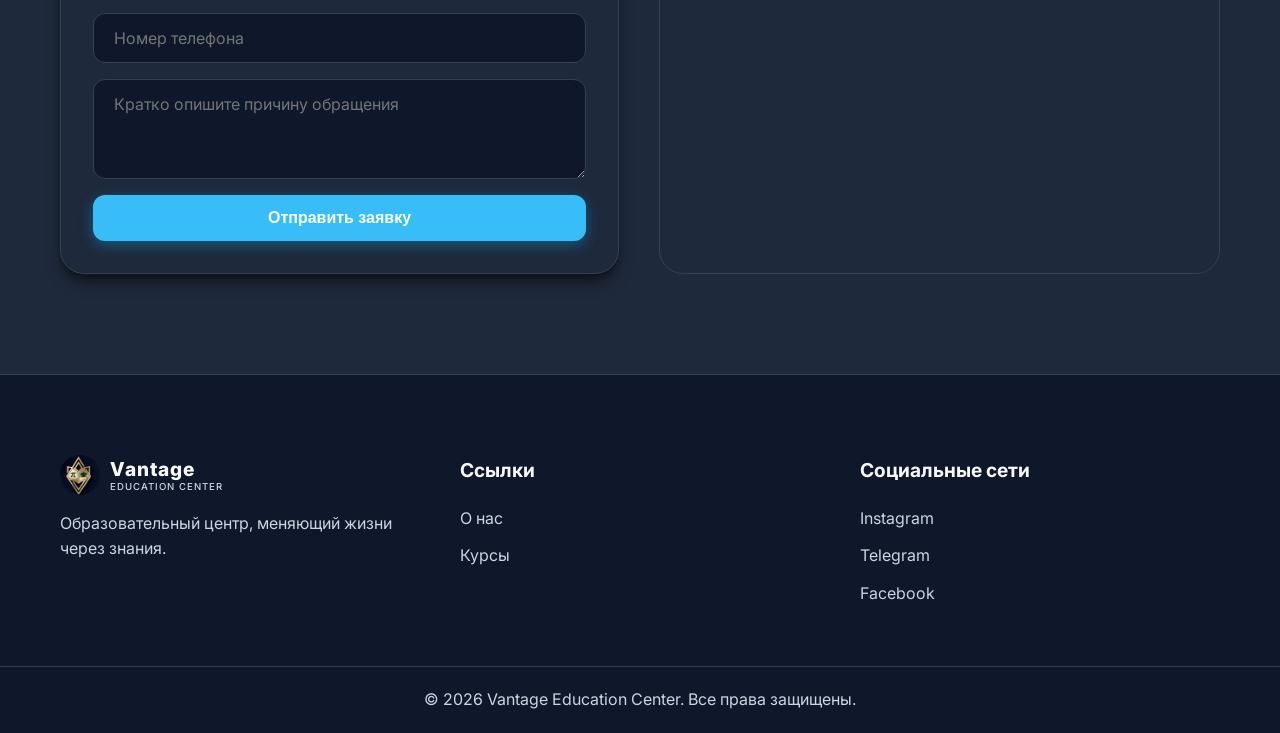
==== commit b5124c1b: "Add files via upload" ====
--- a/index.html
+++ b/index.html
@@ -24,7 +24,8 @@
             
             <ul class="nav-links">
                 <li><a href="index.html#about" data-i18n="nav_about">О нас</a></li>
-                <li><a href="courses.html" data-i18n="nav_courses">Курсы</a></li>
+                <li><a href="courses/index.html" data-i18n="nav_courses">Курсы</a></li>
+                <li><a href="shop/index.html" data-i18n="nav_shop">Магазин</a></li>
                 <li><a href="index.html#contacts" data-i18n="nav_contacts">Контакты</a></li>
             </ul>
 
@@ -57,7 +58,8 @@
     <div class="mobile-nav">
         <ul class="mobile-nav-links">
             <li><a href="index.html#about" data-i18n="nav_about">О нас</a></li>
-            <li><a href="courses.html" data-i18n="nav_courses">Курсы</a></li>
+            <li><a href="courses/index.html" data-i18n="nav_courses">Курсы</a></li>
+            <li><a href="shop/index.html" data-i18n="nav_shop">Магазин</a></li>
             <li><a href="index.html#contacts" data-i18n="nav_contacts">Контакты</a></li>
         </ul>
     </div>
@@ -68,10 +70,10 @@
             <div class="hero-content">
                 <h1 data-i18n="hero_title">Мы не просто обучаем, мы меняем жизни людей!</h1>
                 <p data-i18n="hero_subtitle">В Vantage мы создаем атмосферу, где каждый студент достигает своих целей и открывает новые горизонты.</p>
-                <a href="courses.html" class="btn btn-primary" data-i18n="hero_btn">Запишитесь на первый урок</a>
+                <a href="courses/index.html" class="btn btn-primary" data-i18n="hero_btn">Запишитесь на первый урок</a>
             </div>
             <div class="hero-image">
-                <img src="images/vantage_logo_new.png" alt="Vantage Education" style="width: 100%; max-width: 650px; height: auto; mix-blend-mode: screen; filter: grayscale(1) invert(1) brightness(1.5); border: none; box-shadow: none; clip-path: inset(3px);" class="floating">
+                <img src="images/vantage_logo_new.png" alt="Vantage Education" class="floating hero-logo">
             </div>
         </div>
     </section>
@@ -103,40 +105,13 @@
                 <h2 data-i18n="courses_title">Наши курсы</h2>
                 <p data-i18n="courses_subtitle">Выберите программу, которая подходит именно вам.</p>
             </div>
-            <div class="features-grid">
-                <div class="feature-card course-card">
-                    <h3 data-i18n="course1_title">General English</h3>
-                    <p class="course-desc" data-i18n="course1_desc">Общий курс английского языка для всех уровней.</p>
-                    <ul class="course-details">
-                        <li><strong data-i18n="c_level">Уровень:</strong> <span data-i18n="c1_level">Beginner - Advanced</span></li>
-                        <li><strong data-i18n="c_age">Возраст:</strong> <span data-i18n="c1_age">от 12 лет</span></li>
-                        <li><strong data-i18n="c_price">Стоимость в месяц:</strong> <span data-i18n="c1_price">500,000 UZS</span></li>
-                        <li><strong data-i18n="c_mat">Материалы:</strong> <span data-i18n="c1_mat">Книга (150,000 UZS)</span></li>
-                    </ul>
-                </div>
-                <div class="feature-card course-card">
-                    <h3 data-i18n="course2_title">IELTS Preparation</h3>
-                    <p class="course-desc" data-i18n="course2_desc">Интенсивная подготовка к международному экзамену IELTS.</p>
-                    <ul class="course-details">
-                        <li><strong data-i18n="c_level">Уровень:</strong> <span data-i18n="c2_level">Intermediate+</span></li>
-                        <li><strong data-i18n="c_age">Возраст:</strong> <span data-i18n="c2_age">от 15 лет</span></li>
-                        <li><strong data-i18n="c_price">Стоимость в месяц:</strong> <span data-i18n="c2_price">600,000 UZS</span></li>
-                        <li><strong data-i18n="c_mat">Материалы:</strong> <span data-i18n="c2_mat">Книга + тесты (200,000 UZS)</span></li>
-                    </ul>
-                </div>
-                <div class="feature-card course-card">
-                    <h3 data-i18n="course3_title">Kids English</h3>
-                    <p class="course-desc" data-i18n="course3_desc">Увлекательный английский для детей от 7 лет.</p>
-                    <ul class="course-details">
-                        <li><strong data-i18n="c_level">Уровень:</strong> <span data-i18n="c3_level">Starters, Movers</span></li>
-                        <li><strong data-i18n="c_age">Возраст:</strong> <span data-i18n="c3_age">7 - 11 лет</span></li>
-                        <li><strong data-i18n="c_price">Стоимость в месяц:</strong> <span data-i18n="c3_price">450,000 UZS</span></li>
-                        <li><strong data-i18n="c_mat">Материалы:</strong> <span data-i18n="c3_mat">Книга (150,000 UZS)</span></li>
-                    </ul>
+            <div class="features-grid" id="dynamicCoursesGrid">
+                <div style="text-align: center; color: var(--text-secondary); padding: 40px; grid-column: 1 / -1;">
+                    Загрузка курсов...
                 </div>
             </div>
             <div style="text-align: center; margin-top: 40px;">
-                <a href="courses.html" class="btn btn-primary" data-i18n="view_all_courses">Смотреть все курсы ➔</a>
+                <a href="courses/index.html" class="btn btn-primary" data-i18n="view_all_courses">Смотреть все курсы ➔</a>
             </div>
         </div>
     </section>
@@ -372,7 +347,7 @@
                 <h4 data-i18n="footer_links">Ссылки</h4>
                 <ul>
                     <li><a href="index.html#about" data-i18n="nav_about">О нас</a></li>
-                    <li><a href="courses.html" data-i18n="nav_courses">Курсы</a></li>
+                    <li><a href="courses/index.html" data-i18n="nav_courses">Курсы</a></li>
                 </ul>
             </div>
             <div class="footer-col">
@@ -389,6 +364,7 @@
         </div>
     </footer>
 
+    <script src="https://cdn.jsdelivr.net/npm/@supabase/supabase-js@2"></script>
     <script src="script.js"></script>
 
     <!-- Study Modal -->
--- a/styles.css
+++ b/styles.css
@@ -344,6 +344,26 @@
     border: 1px solid var(--border-color);
 }
 
+.hero-logo {
+    width: 100%;
+    max-width: 650px;
+    height: auto;
+    border: none !important;
+    box-shadow: none !important;
+    clip-path: inset(3px);
+    border-radius: 0 !important;
+}
+
+[data-theme="dark"] .hero-logo {
+    mix-blend-mode: screen;
+    filter: grayscale(1) invert(1) brightness(1.5);
+}
+
+[data-theme="light"] .hero-logo {
+    mix-blend-mode: multiply;
+    filter: none;
+}
+
 .floating {
     animation: float 6s ease-in-out infinite;
 }
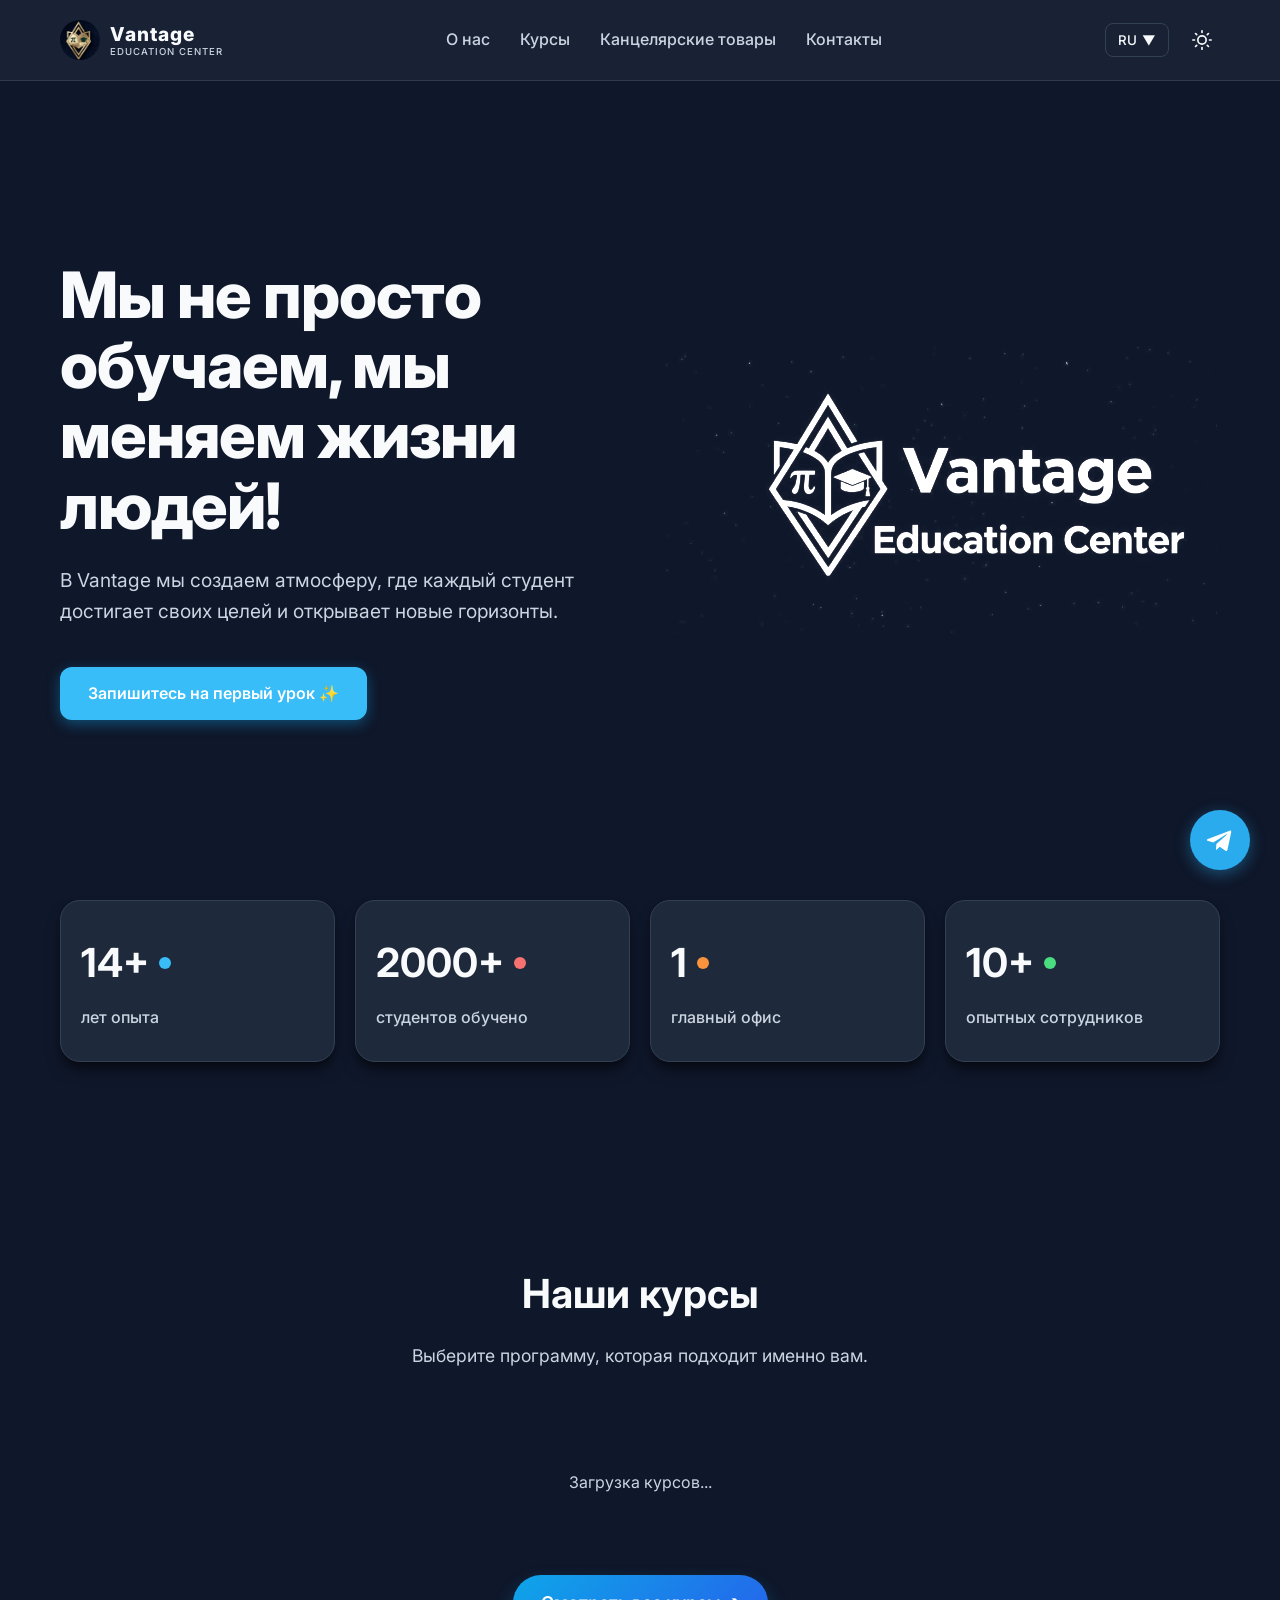
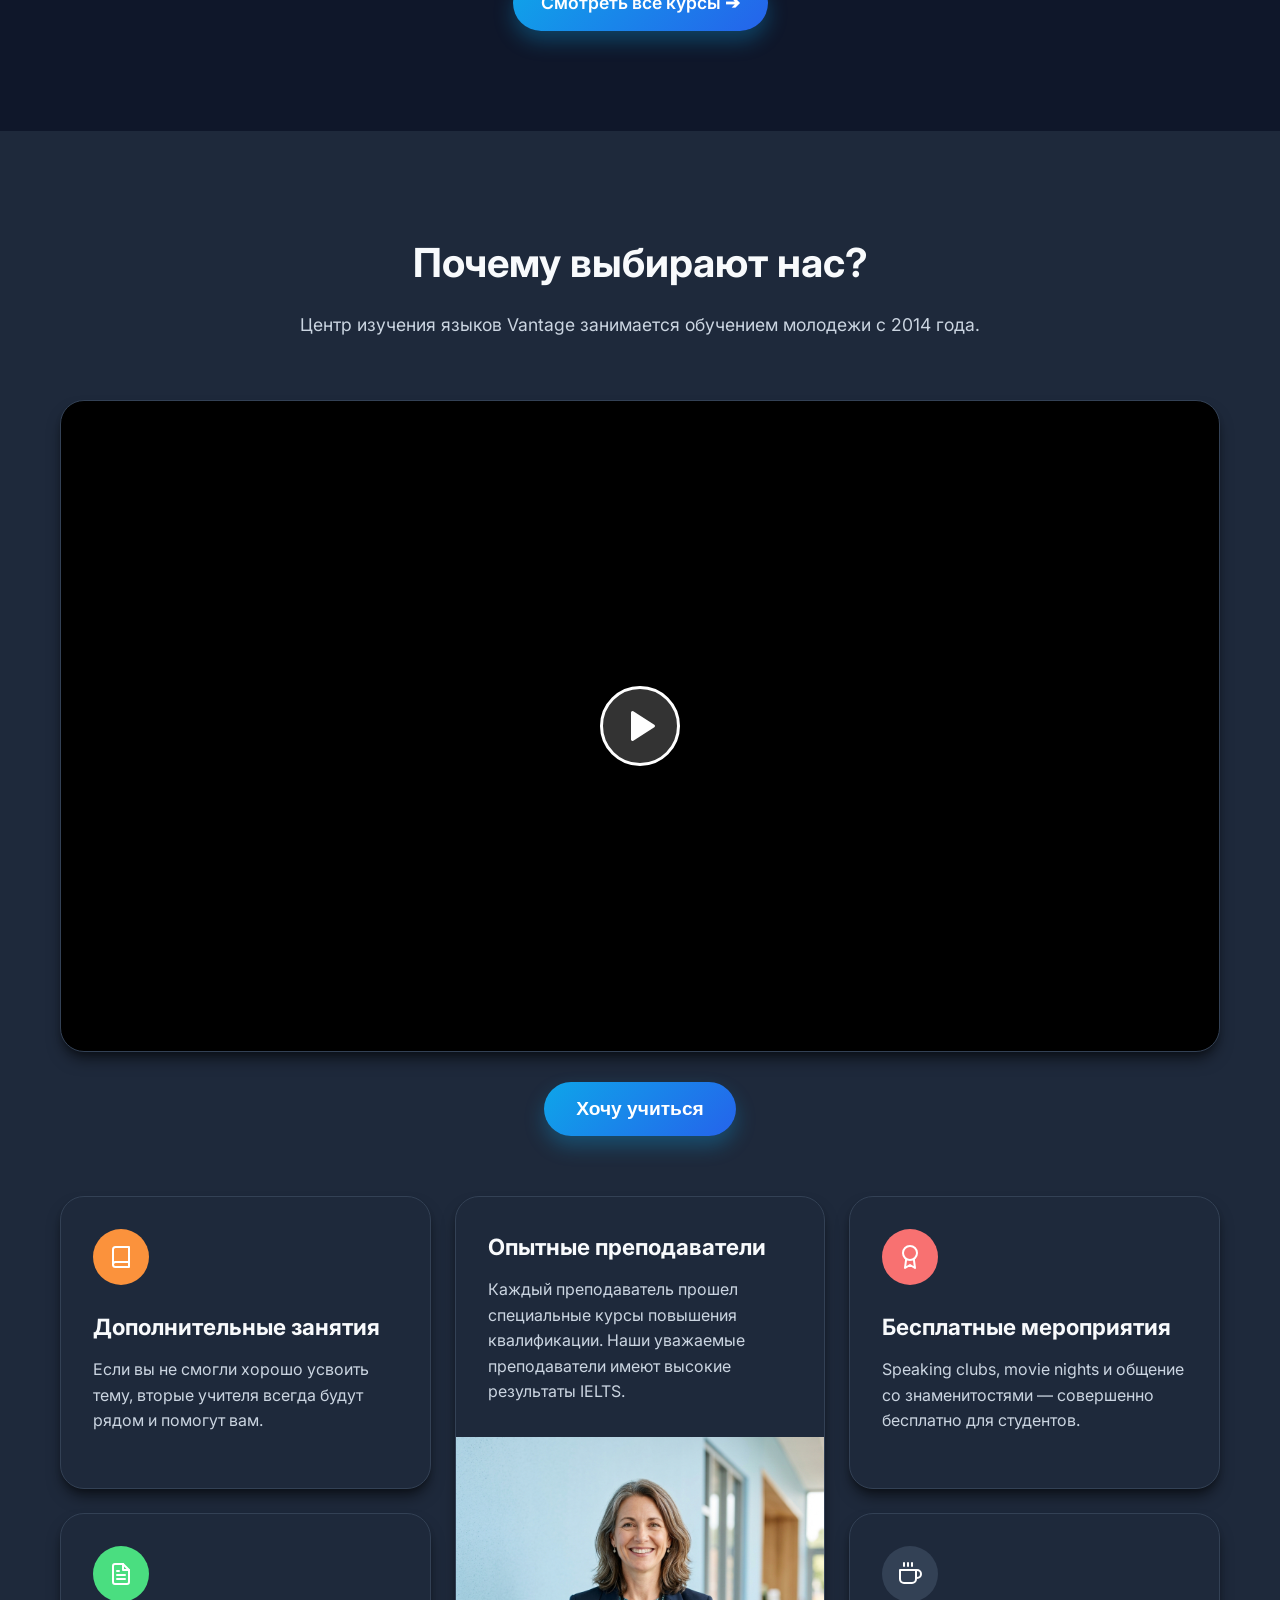
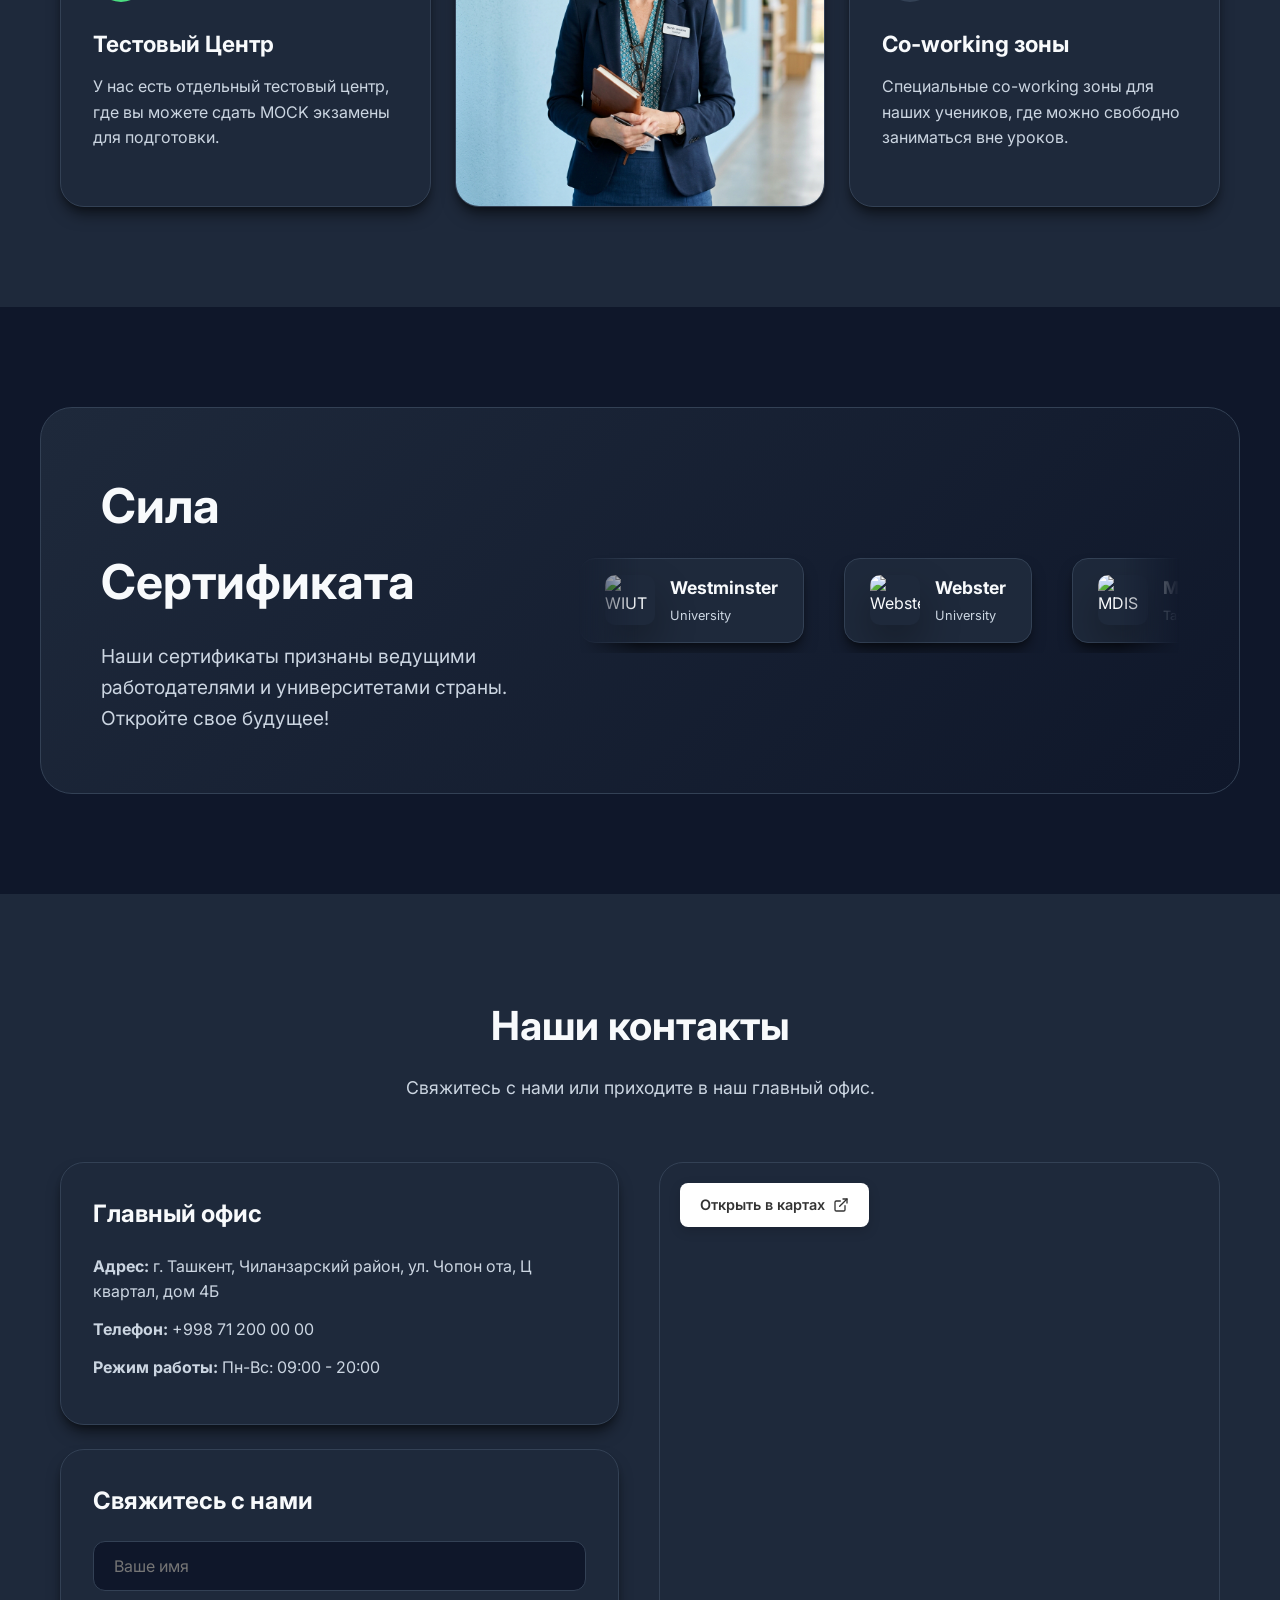
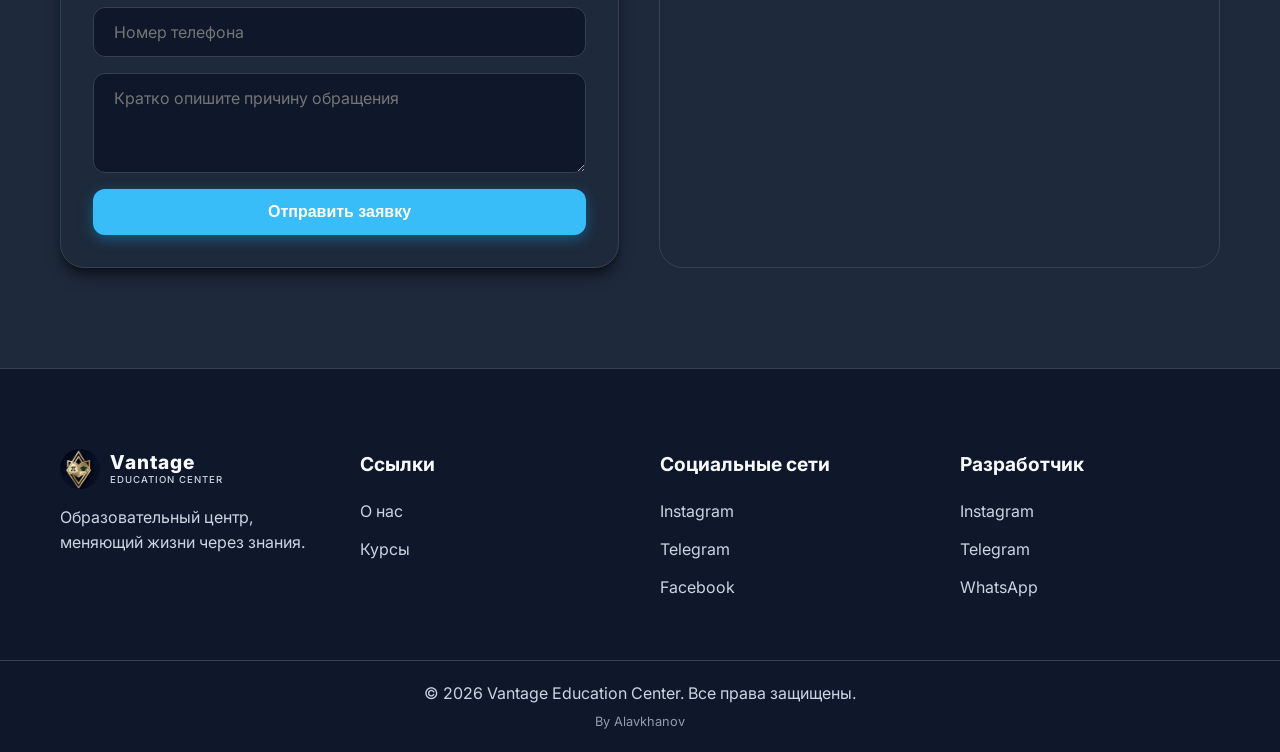
==== commit 57fc909f: "Add files via upload" ====
--- a/index.html
+++ b/index.html
@@ -70,7 +70,7 @@
             <div class="hero-content">
                 <h1 data-i18n="hero_title">Мы не просто обучаем, мы меняем жизни людей!</h1>
                 <p data-i18n="hero_subtitle">В Vantage мы создаем атмосферу, где каждый студент достигает своих целей и открывает новые горизонты.</p>
-                <a href="courses/index.html" class="btn btn-primary" data-i18n="hero_btn">Запишитесь на первый урок</a>
+                <a href="#courses" class="btn btn-primary" data-i18n="hero_btn">Запишитесь на первый урок</a>
             </div>
             <div class="hero-image">
                 <img src="images/vantage_logo_new.png" alt="Vantage Education" class="floating hero-logo">
@@ -111,7 +111,7 @@
                 </div>
             </div>
             <div style="text-align: center; margin-top: 40px;">
-                <a href="courses/index.html" class="btn btn-primary" data-i18n="view_all_courses">Смотреть все курсы ➔</a>
+                <a href="courses/index.html" class="btn btn-primary" style="font-size: 1.1rem; padding: 14px 28px; border-radius: 50px; background: linear-gradient(135deg, #0ea5e9, #2563eb); box-shadow: 0 10px 20px rgba(14, 165, 233, 0.3); text-decoration: none; display: inline-block; color: #fff; transition: transform 0.2s, box-shadow 0.2s;" onmouseover="this.style.transform='scale(1.05)'; this.style.boxShadow='0 15px 25px rgba(14, 165, 233, 0.4)';" onmouseout="this.style.transform='scale(1)'; this.style.boxShadow='0 10px 20px rgba(14, 165, 233, 0.3)';" data-i18n="view_all_courses">Смотреть все курсы ➔</a>
             </div>
         </div>
     </section>
@@ -134,7 +134,7 @@
                 </div>
             </div>
             <div style="text-align: center; margin-bottom: 60px;">
-                <a href="courses.html" class="btn btn-primary" style="font-size: 1.2rem; padding: 16px 32px; border-radius: 50px; background: linear-gradient(135deg, var(--accent-primary), var(--accent-secondary)); box-shadow: 0 10px 20px rgba(0,0,0,0.2); text-decoration: none; display: inline-block;">Хочу учиться</a>
+                <button class="btn btn-primary openStudyModalBtn" style="font-size: 1.2rem; padding: 16px 32px; border-radius: 50px; background: linear-gradient(135deg, #0ea5e9, #2563eb); box-shadow: 0 10px 20px rgba(14, 165, 233, 0.3); text-decoration: none; display: inline-block; border: none; cursor: pointer; color: #fff; transition: transform 0.2s, box-shadow 0.2s;" onmouseover="this.style.transform='scale(1.05)'; this.style.boxShadow='0 15px 25px rgba(14, 165, 233, 0.4)';" onmouseout="this.style.transform='scale(1)'; this.style.boxShadow='0 10px 20px rgba(14, 165, 233, 0.3)';">Хочу учиться</button>
             </div>
             
             <div class="features-grid">
@@ -347,7 +347,7 @@
                 <h4 data-i18n="footer_links">Ссылки</h4>
                 <ul>
                     <li><a href="index.html#about" data-i18n="nav_about">О нас</a></li>
-                    <li><a href="courses/index.html" data-i18n="nav_courses">Курсы</a></li>
+                    <li><a href="index.html#courses" data-i18n="nav_courses">Курсы</a></li>
                 </ul>
             </div>
             <div class="footer-col">
@@ -358,9 +358,18 @@
                     <a href="#">Facebook</a>
                 </div>
             </div>
-        </div>
-        <div class="footer-bottom">
+            <div class="footer-col">
+                <h4>Разработчик</h4>
+                <div class="social-links">
+                    <a href="https://instagram.com/007lazz" target="_blank">Instagram</a>
+                    <a href="https://t.me/aar10" target="_blank">Telegram</a>
+                    <a href="https://wa.me/77029655868" target="_blank">WhatsApp</a>
+                </div>
+            </div>
+        </div>
+        <div class="footer-bottom" style="display: flex; flex-direction: column; align-items: center; gap: 5px;">
             <p>&copy; 2026 Vantage Education Center. <span data-i18n="footer_rights">Все права защищены.</span></p>
+            <span style="font-size: 0.8rem; color: var(--text-secondary); opacity: 0.7;">By Alavkhanov</span>
         </div>
     </footer>
 
@@ -434,5 +443,12 @@
             box-shadow: 0 0 0 1px var(--accent-primary);
         }
     </style>
+
+    <!-- Floating Telegram Button -->
+    <a href="https://t.me/IMEST5591" target="_blank" class="floating-tg-btn" aria-label="Связаться в Telegram">
+        <svg xmlns="http://www.w3.org/2000/svg" viewBox="0 0 448 512" width="28" height="28" fill="white" style="margin-right: 2px; margin-top: 2px;">
+            <path d="M446.7 98.6l-67.6 318.8c-5.1 22.5-18.4 28.1-37.3 17.5l-103-75.9-49.7 47.8c-5.5 5.5-10.1 10.1-20.7 10.1l7.4-104.9 190.9-172.5c8.3-7.4-1.8-11.5-12.9-4.1L117.8 284 16.2 252.2c-22.1-6.9-22.5-22.1 4.6-32.7L418.2 66.4c18.4-6.9 34.5 4.1 28.5 32.2z"/>
+        </svg>
+    </a>
 </body>
 </html>
--- a/styles.css
+++ b/styles.css
@@ -40,6 +40,11 @@
     box-sizing: border-box;
 }
 
+html {
+    scroll-behavior: smooth;
+    scroll-padding-top: 80px;
+}
+
 body {
     font-family: 'Inter', sans-serif;
     background-color: var(--bg-primary);
@@ -861,3 +866,42 @@
     .footer-container { flex-direction: column; text-align: center; }
     .logo { justify-content: center; }
 }
+
+/* --- Floating Telegram Widget --- */
+.floating-tg-btn {
+    position: fixed;
+    bottom: 30px;
+    right: 30px;
+    background: #2AABEE;
+    color: white;
+    width: 60px;
+    height: 60px;
+    border-radius: 50%;
+    display: flex;
+    justify-content: center;
+    align-items: center;
+    box-shadow: 0 4px 15px rgba(42, 171, 238, 0.4);
+    z-index: 1000;
+    transition: transform 0.3s cubic-bezier(0.175, 0.885, 0.32, 1.275), box-shadow 0.3s;
+    text-decoration: none;
+}
+.floating-tg-btn:hover {
+    transform: scale(1.1) translateY(-5px);
+    box-shadow: 0 10px 25px rgba(42, 171, 238, 0.6);
+    color: white;
+}
+.floating-tg-btn:active {
+    transform: scale(0.95);
+}
+@media (max-width: 768px) {
+    .floating-tg-btn {
+        bottom: 20px;
+        right: 20px;
+        width: 50px;
+        height: 50px;
+    }
+    .floating-tg-btn svg {
+        width: 24px;
+        height: 24px;
+    }
+}
